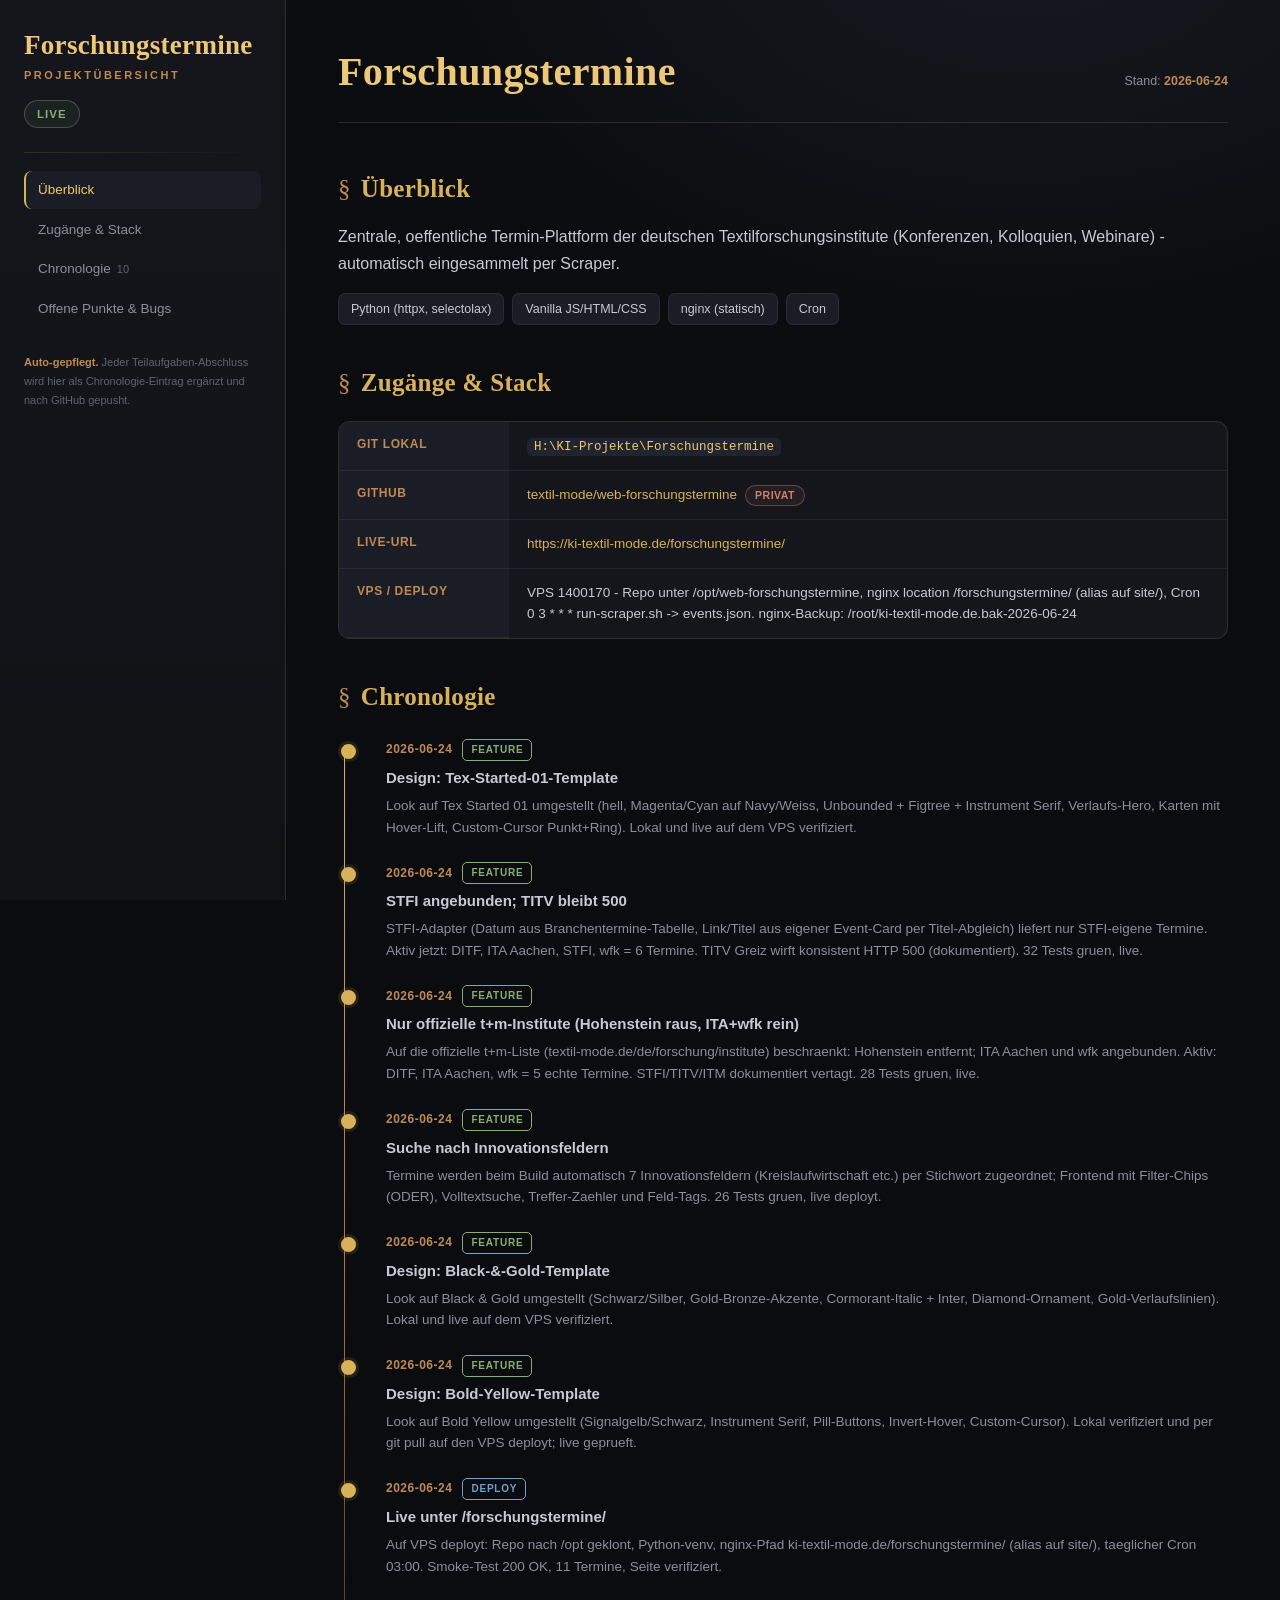
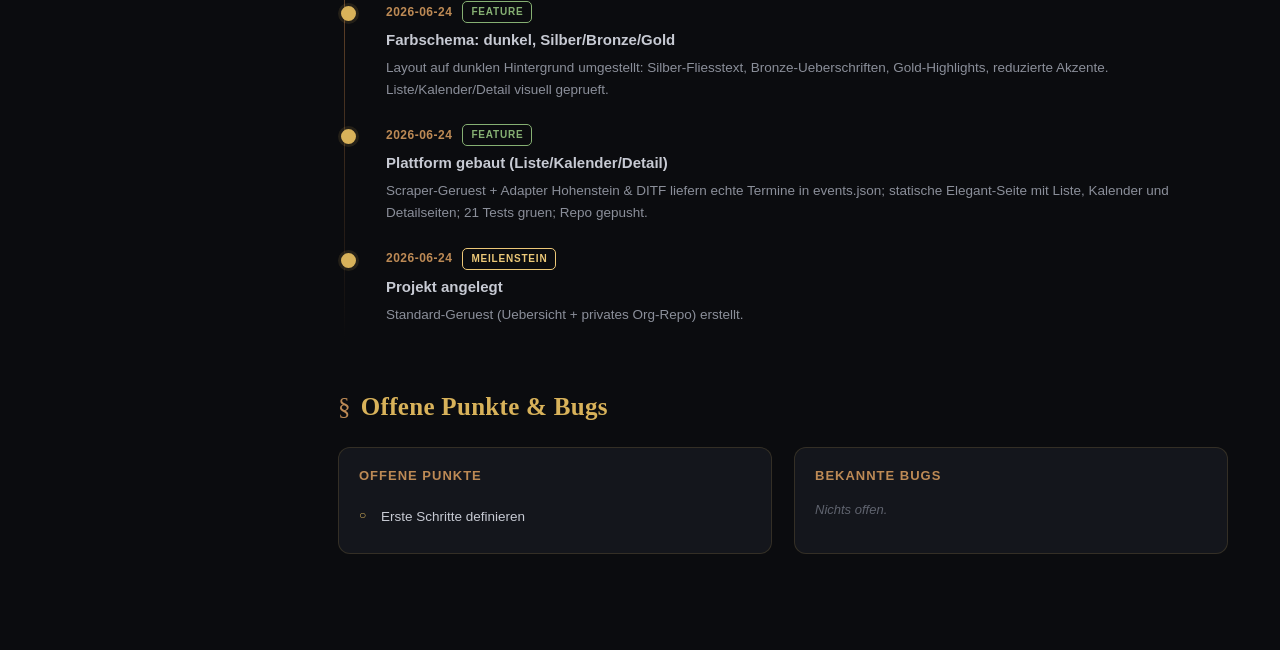
==== uebersicht.html @ ca5865e5 "Design: Tex-Started-01-Template" ====
<!doctype html>
<html lang="de">
<head>
<meta charset="utf-8">
<meta name="viewport" content="width=device-width, initial-scale=1">
<title>Forschungstermine · Projektübersicht</title>
<style>
  :root{
    --bg:#0b0c0f; --bg2:#121419;
    --panel:#14161c; --panel2:#1a1d25; --panel3:#20242e;
    --silver:#c7cad3; --silver-dim:#8b8f9a; --silver-faint:#5f636e;
    --gold:#d8b25a; --gold-bright:#ecc878; --bronze:#bd8a55; --bronze-deep:#a06a3c;
    --line:rgba(216,178,90,.16); --line-soft:rgba(199,202,211,.08);
    --done:#86b073; --open:#d8b25a; --bug:#d07e6e; --deploy:#6ea3c9; --ziel:#b08bd0;
    --serif:"Cormorant Garamond",Georgia,"Times New Roman",serif;
    --sans:-apple-system,"Segoe UI",Roboto,Helvetica,Arial,sans-serif;
  }
  *{box-sizing:border-box}
  html,body{margin:0;padding:0}
  body{
    background:radial-gradient(1200px 800px at 80% -10%,#171a22 0%,var(--bg) 55%) fixed,var(--bg);
    color:var(--silver); font-family:var(--sans); font-size:15px; line-height:1.6;
    -webkit-font-smoothing:antialiased; display:flex; min-height:100vh;
  }
  a{color:var(--gold);text-decoration:none}
  a:hover{color:var(--gold-bright);text-decoration:underline}
  code,pre{font-family:"JetBrains Mono","SF Mono",Consolas,"Liberation Mono",monospace}

  /* ===== Sidebar ===== */
  .side{
    width:286px; flex:0 0 286px; position:sticky; top:0; align-self:flex-start;
    height:100vh; overflow-y:auto; padding:30px 24px;
    background:linear-gradient(180deg,var(--panel) 0%,#101216 100%);
    border-right:1px solid var(--line);
  }
  .brand{font-family:var(--serif);font-weight:600;font-size:27px;line-height:1.15;
    color:var(--gold-bright); letter-spacing:.3px; margin:0 0 4px}
  .brand .sub{display:block;font-family:var(--sans);font-size:11px;font-weight:600;
    letter-spacing:2.5px;text-transform:uppercase;color:var(--bronze);margin-top:8px}
  .pill{display:inline-block;margin-top:14px;padding:4px 12px;border-radius:999px;
    font-size:11.5px;font-weight:700;letter-spacing:1px;text-transform:uppercase;
    border:1px solid var(--line); color:var(--gold); background:rgba(216,178,90,.06)}
  .pill.live{color:var(--done);border-color:rgba(134,176,115,.35);background:rgba(134,176,115,.08)}
  .hr{height:1px;background:linear-gradient(90deg,var(--line),transparent);margin:24px 0 18px;border:0}
  nav a{display:block;padding:8px 12px;margin:2px 0;border-radius:8px;color:var(--silver-dim);
    font-size:13.5px;font-weight:500;border-left:2px solid transparent;transition:all .15s}
  nav a:hover{color:var(--silver);background:var(--panel2);text-decoration:none}
  nav a.active{color:var(--gold-bright);background:var(--panel2);border-left-color:var(--gold)}
  nav a .n{color:var(--silver-faint);font-size:11px;margin-left:6px}
  .side .foot{margin-top:26px;font-size:11px;color:var(--silver-faint);line-height:1.7}
  .side .foot b{color:var(--bronze);font-weight:600}

  /* ===== Content ===== */
  .main{flex:1;min-width:0;padding:40px 52px 96px;max-width:1000px}
  .top{display:flex;justify-content:space-between;align-items:baseline;flex-wrap:wrap;gap:10px;
    padding-bottom:18px;border-bottom:1px solid var(--line);margin-bottom:8px}
  .top h1{font-family:var(--serif);font-size:40px;font-weight:600;color:var(--gold-bright);
    margin:0;letter-spacing:.4px}
  .top .stand{font-size:12.5px;color:var(--silver-dim)}
  .top .stand b{color:var(--bronze)}

  section{padding-top:38px;scroll-margin-top:20px}
  h2{font-family:var(--serif);font-size:25px;font-weight:600;color:var(--gold);margin:0 0 4px;
    letter-spacing:.3px}
  h2 .deco{color:var(--bronze);font-weight:400;margin-right:10px}
  .lead{color:var(--silver);font-size:16px;line-height:1.7;margin:14px 0 0}
  .muted{color:var(--silver-dim)}

  .chips{margin:16px 0 0;display:flex;flex-wrap:wrap;gap:8px}
  .chip{padding:5px 12px;border-radius:7px;background:var(--panel2);border:1px solid var(--line-soft);
    font-size:12.5px;color:var(--silver)}

  /* Zugänge grid */
  .grid{display:grid;grid-template-columns:170px 1fr;gap:0;margin-top:18px;
    border:1px solid var(--line);border-radius:12px;overflow:hidden;background:var(--panel)}
  .grid .k{padding:13px 18px;background:var(--panel2);border-bottom:1px solid var(--line-soft);
    font-size:12px;font-weight:700;letter-spacing:.6px;text-transform:uppercase;color:var(--bronze)}
  .grid .v{padding:13px 18px;border-bottom:1px solid var(--line-soft);color:var(--silver);
    font-size:13.5px;word-break:break-word}
  .grid .k:last-of-type,.grid .v:last-of-type{border-bottom:0}
  .grid .v code{background:var(--panel3);padding:2px 7px;border-radius:5px;font-size:12.5px;color:var(--gold-bright)}
  .vis{display:inline-block;margin-left:8px;padding:1px 9px;border-radius:999px;font-size:10.5px;
    font-weight:700;letter-spacing:.5px;text-transform:uppercase}
  .vis.privat{color:var(--bug);border:1px solid rgba(208,126,110,.4);background:rgba(208,126,110,.08)}
  .vis.public{color:var(--done);border:1px solid rgba(134,176,115,.4);background:rgba(134,176,115,.08)}

  pre{background:var(--panel);border:1px solid var(--line);border-left:3px solid var(--bronze);
    border-radius:10px;padding:16px 18px;overflow-x:auto;font-size:13px;color:var(--silver);
    line-height:1.65;margin:14px 0}
  pre .c{color:var(--silver-faint)}

  /* Timeline */
  .tl{margin:22px 0 0;position:relative;padding-left:26px}
  .tl:before{content:"";position:absolute;left:6px;top:6px;bottom:6px;width:1px;
    background:linear-gradient(180deg,var(--gold),var(--bronze-deep),transparent)}
  .ev{position:relative;padding:0 0 24px 22px}
  .ev:before{content:"";position:absolute;left:-23px;top:5px;width:11px;height:11px;border-radius:50%;
    background:var(--bg);border:2px solid var(--gold)}
  .ev .meta{display:flex;align-items:center;gap:10px;flex-wrap:wrap;margin-bottom:5px}
  .ev .date{font-size:12px;font-weight:700;color:var(--bronze);letter-spacing:.5px;
    font-family:var(--sans)}
  .ev .typ{font-size:10px;font-weight:700;letter-spacing:.8px;text-transform:uppercase;
    padding:2px 8px;border-radius:5px;border:1px solid currentColor}
  .typ-feature{color:var(--done)} .typ-deploy{color:var(--deploy)} .typ-bug{color:var(--bug)}
  .typ-ziel{color:var(--ziel)} .typ-aufgabe{color:var(--gold)} .typ-meilenstein{color:var(--gold-bright)}
  .ev h3{margin:0;font-size:15px;font-weight:600;color:var(--silver)}
  .ev p{margin:5px 0 0;font-size:13.5px;color:var(--silver-dim);line-height:1.6}
  .ev.done:before{background:var(--gold);box-shadow:0 0 0 3px rgba(216,178,90,.12)}

  /* Listen offen/bugs */
  .cols{display:grid;grid-template-columns:1fr 1fr;gap:22px;margin-top:20px}
  .card{background:var(--panel);border:1px solid var(--line);border-radius:12px;padding:18px 20px}
  .card h4{margin:0 0 12px;font-size:13px;font-weight:700;letter-spacing:1px;text-transform:uppercase;
    color:var(--bronze)}
  .card ul{margin:0;padding:0;list-style:none}
  .card li{position:relative;padding:7px 0 7px 22px;font-size:13.5px;color:var(--silver);
    border-bottom:1px solid var(--line-soft)}
  .card li:last-child{border-bottom:0}
  .card li:before{position:absolute;left:0;top:7px;font-size:12px}
  .card.open li:before{content:"○";color:var(--open)}
  .card.bug li:before{content:"●";color:var(--bug)}
  .card .empty{color:var(--silver-faint);font-style:italic;font-size:13px}

  @media(max-width:860px){
    body{flex-direction:column}
    .side{width:100%;flex-basis:auto;height:auto;position:static;border-right:0;border-bottom:1px solid var(--line)}
    nav{display:flex;flex-wrap:wrap;gap:4px}
    nav a{border-left:0;border-bottom:2px solid transparent}
    .main{padding:28px 20px 70px}
    .cols{grid-template-columns:1fr}
    .grid{grid-template-columns:1fr}
  }
</style>
</head>
<body>
  <aside class="side">
    <div class="brand" id="b-name">Forschungstermine<span class="sub">Projektübersicht</span></div>
    <span class="pill" id="b-status">—</span>
    <hr class="hr">
    <nav id="nav"></nav>
    <div class="foot">
      <b>Auto-gepflegt.</b> Jeder Teilaufgaben-Abschluss wird hier als
      Chronologie-Eintrag ergänzt und nach GitHub gepusht.<br><br>
      <span id="b-foot"></span>
    </div>
  </aside>

  <main class="main">
    <div class="top">
      <h1 id="t-name">Forschungstermine</h1>
      <div class="stand">Stand: <b id="t-stand">—</b></div>
    </div>
    <div id="body"></div>
  </main>

<script id="ueData" type="application/json">{
  "projekt": "Forschungstermine",
  "ordner": "Forschungstermine",
  "status": "live",
  "stand": "2026-06-24",
  "zweck": "Zentrale, oeffentliche Termin-Plattform der deutschen Textilforschungsinstitute (Konferenzen, Kolloquien, Webinare) - automatisch eingesammelt per Scraper.",
  "stack": [
    "Python (httpx, selectolax)",
    "Vanilla JS/HTML/CSS",
    "nginx (statisch)",
    "Cron"
  ],
  "zugaenge": {
    "git_lokal": "H:\\KI-Projekte\\Forschungstermine",
    "github": {
      "url": "https://github.com/textil-mode/web-forschungstermine",
      "sichtbarkeit": "privat"
    },
    "live": "https://ki-textil-mode.de/forschungstermine/",
    "vps": "VPS 1400170 - Repo unter /opt/web-forschungstermine, nginx location /forschungstermine/ (alias auf site/), Cron 0 3 * * * run-scraper.sh -> events.json. nginx-Backup: /root/ki-textil-mode.de.bak-2026-06-24",
    "uploads": "",
    "zusatz": []
  },
  "schnellstart": [],
  "offen": [
    "Erste Schritte definieren"
  ],
  "bugs": [],
  "timeline": [
    {
      "datum": "2026-06-24",
      "typ": "feature",
      "status": "erledigt",
      "titel": "Design: Tex-Started-01-Template",
      "detail": "Look auf Tex Started 01 umgestellt (hell, Magenta/Cyan auf Navy/Weiss, Unbounded + Figtree + Instrument Serif, Verlaufs-Hero, Karten mit Hover-Lift, Custom-Cursor Punkt+Ring). Lokal und live auf dem VPS verifiziert."
    },
    {
      "datum": "2026-06-24",
      "typ": "feature",
      "status": "erledigt",
      "titel": "STFI angebunden; TITV bleibt 500",
      "detail": "STFI-Adapter (Datum aus Branchentermine-Tabelle, Link/Titel aus eigener Event-Card per Titel-Abgleich) liefert nur STFI-eigene Termine. Aktiv jetzt: DITF, ITA Aachen, STFI, wfk = 6 Termine. TITV Greiz wirft konsistent HTTP 500 (dokumentiert). 32 Tests gruen, live."
    },
    {
      "datum": "2026-06-24",
      "typ": "feature",
      "status": "erledigt",
      "titel": "Nur offizielle t+m-Institute (Hohenstein raus, ITA+wfk rein)",
      "detail": "Auf die offizielle t+m-Liste (textil-mode.de/de/forschung/institute) beschraenkt: Hohenstein entfernt; ITA Aachen und wfk angebunden. Aktiv: DITF, ITA Aachen, wfk = 5 echte Termine. STFI/TITV/ITM dokumentiert vertagt. 28 Tests gruen, live."
    },
    {
      "datum": "2026-06-24",
      "typ": "feature",
      "status": "erledigt",
      "titel": "Suche nach Innovationsfeldern",
      "detail": "Termine werden beim Build automatisch 7 Innovationsfeldern (Kreislaufwirtschaft etc.) per Stichwort zugeordnet; Frontend mit Filter-Chips (ODER), Volltextsuche, Treffer-Zaehler und Feld-Tags. 26 Tests gruen, live deployt."
    },
    {
      "datum": "2026-06-24",
      "typ": "feature",
      "status": "erledigt",
      "titel": "Design: Black-&-Gold-Template",
      "detail": "Look auf Black & Gold umgestellt (Schwarz/Silber, Gold-Bronze-Akzente, Cormorant-Italic + Inter, Diamond-Ornament, Gold-Verlaufslinien). Lokal und live auf dem VPS verifiziert."
    },
    {
      "datum": "2026-06-24",
      "typ": "feature",
      "status": "erledigt",
      "titel": "Design: Bold-Yellow-Template",
      "detail": "Look auf Bold Yellow umgestellt (Signalgelb/Schwarz, Instrument Serif, Pill-Buttons, Invert-Hover, Custom-Cursor). Lokal verifiziert und per git pull auf den VPS deployt; live geprueft."
    },
    {
      "datum": "2026-06-24",
      "typ": "deploy",
      "status": "live",
      "titel": "Live unter /forschungstermine/",
      "detail": "Auf VPS deployt: Repo nach /opt geklont, Python-venv, nginx-Pfad ki-textil-mode.de/forschungstermine/ (alias auf site/), taeglicher Cron 03:00. Smoke-Test 200 OK, 11 Termine, Seite verifiziert."
    },
    {
      "datum": "2026-06-24",
      "typ": "feature",
      "status": "erledigt",
      "titel": "Farbschema: dunkel, Silber/Bronze/Gold",
      "detail": "Layout auf dunklen Hintergrund umgestellt: Silber-Fliesstext, Bronze-Ueberschriften, Gold-Highlights, reduzierte Akzente. Liste/Kalender/Detail visuell geprueft."
    },
    {
      "datum": "2026-06-24",
      "typ": "feature",
      "status": "erledigt",
      "titel": "Plattform gebaut (Liste/Kalender/Detail)",
      "detail": "Scraper-Geruest + Adapter Hohenstein & DITF liefern echte Termine in events.json; statische Elegant-Seite mit Liste, Kalender und Detailseiten; 21 Tests gruen; Repo gepusht."
    },
    {
      "datum": "2026-06-24",
      "typ": "Meilenstein",
      "status": "erledigt",
      "titel": "Projekt angelegt",
      "detail": "Standard-Geruest (Uebersicht + privates Org-Repo) erstellt."
    }
  ]
}</script>
<script>
(function(){
  var d = JSON.parse(document.getElementById('ueData').textContent);
  var esc = function(s){return (s==null?'':String(s)).replace(/[&<>]/g,function(c){return{'&':'&amp;','<':'&lt;','>':'&gt;'}[c];});};
  var statusLive = /live/i.test(d.status||'');
  document.title = d.projekt + ' · Projektübersicht';
  document.getElementById('b-name').innerHTML = esc(d.projekt)+'<span class="sub">Projektübersicht</span>';
  document.getElementById('t-name').textContent = d.projekt;
  document.getElementById('t-stand').textContent = d.stand || '—';
  var sp = document.getElementById('b-status'); sp.textContent = d.status||'—';
  if(statusLive) sp.className='pill live';
  document.getElementById('b-foot').innerHTML = (d.github&&d.github.url)
     ? 'Repo: <a href="'+esc(d.github.url)+'">'+esc((d.github.url||'').replace(/^https:\/\/github.com\//,'').replace(/\.git$/,''))+'</a>' : '';

  var out=[], nav=[];
  function sec(id,label,n){nav.push('<a href="#'+id+'" data-s="'+id+'">'+label+(n?'<span class="n">'+n+'</span>':'')+'</a>');}

  // Überblick
  sec('ueberblick','Überblick');
  var chips = (d.stack||[]).map(function(s){return '<span class="chip">'+esc(s)+'</span>';}).join('');
  out.push('<section id="ueberblick"><h2><span class="deco">§</span>Überblick</h2>'+
    '<p class="lead">'+esc(d.zweck)+'</p>'+
    (chips?'<div class="chips">'+chips+'</div>':'')+'</section>');

  // Zugänge
  sec('zugaenge','Zugänge &amp; Stack');
  var z=d.zugaenge||{}, rows=[];
  function row(k,v){ if(v) rows.push('<div class="k">'+k+'</div><div class="v">'+v+'</div>'); }
  row('Git lokal', z.git_lokal?'<code>'+esc(z.git_lokal)+'</code>':'');
  if(z.github&&z.github.url){
    var vis=z.github.sichtbarkeit||''; var cls=/priv/i.test(vis)?'privat':'public';
    row('GitHub','<a href="'+esc(z.github.url)+'">'+esc(z.github.url.replace(/^https:\/\/github.com\//,'').replace(/\.git$/,''))+'</a>'+(vis?'<span class="vis '+cls+'">'+esc(vis)+'</span>':''));
  }
  row('Live-URL', z.live?'<a href="'+esc(z.live)+'">'+esc(z.live)+'</a>':'');
  row('VPS / Deploy', z.vps?esc(z.vps):'');
  row('Uploads / Volumes', z.uploads?esc(z.uploads):'');
  if(z.zusatz&&z.zusatz.length){
    row('Zusatz-Apps / Zugänge', z.zusatz.map(function(a){
      return '<b style="color:var(--gold-bright)">'+esc(a.name)+'</b> — '+esc(a.detail);}).join('<br>'));
  }
  out.push('<section id="zugaenge"><h2><span class="deco">§</span>Zugänge &amp; Stack</h2>'+
    '<div class="grid">'+rows.join('')+'</div></section>');

  // Schnellstart für Claude
  if(d.schnellstart&&d.schnellstart.length){
    sec('schnellstart','Schnellstart');
    var blocks=d.schnellstart.map(function(b){
      var body=(b.cmds||[]).map(function(l){return /^#/.test(l)?'<span class="c">'+esc(l)+'</span>':esc(l);}).join('\n');
      return '<h3 style="font-family:var(--serif);color:var(--bronze);font-size:17px;margin:18px 0 0">'+esc(b.titel)+'</h3><pre>'+body+'</pre>';
    }).join('');
    out.push('<section id="schnellstart"><h2><span class="deco">§</span>Schnellstart <span class="muted" style="font-size:14px;font-family:var(--sans)">(für Claude)</span></h2>'+blocks+'</section>');
  }

  // Chronologie
  sec('chronologie','Chronologie', (d.timeline||[]).length);
  var tl=(d.timeline||[]).slice().sort(function(a,b){return (b.datum||'').localeCompare(a.datum||'');});
  var evs=tl.map(function(e){
    var t=(e.typ||'aufgabe').toLowerCase();
    return '<div class="ev'+(/(erledigt|done|live)/i.test(e.status||'')?' done':'')+'">'+
      '<div class="meta"><span class="date">'+esc(e.datum)+'</span>'+
      '<span class="typ typ-'+t+'">'+esc(e.typ||'Aufgabe')+'</span></div>'+
      '<h3>'+esc(e.titel)+'</h3>'+(e.detail?'<p>'+esc(e.detail)+'</p>':'')+'</div>';
  }).join('');
  out.push('<section id="chronologie"><h2><span class="deco">§</span>Chronologie</h2><div class="tl">'+(evs||'<p class="muted">Noch keine Einträge.</p>')+'</div></section>');

  // Offen & Bugs
  sec('offen','Offene Punkte &amp; Bugs');
  function list(arr,cls){
    if(!arr||!arr.length) return '<p class="empty">Nichts offen.</p>';
    return '<ul>'+arr.map(function(x){return '<li>'+esc(x)+'</li>';}).join('')+'</ul>';
  }
  out.push('<section id="offen"><h2><span class="deco">§</span>Offene Punkte &amp; Bugs</h2>'+
    '<div class="cols"><div class="card open"><h4>Offene Punkte</h4>'+list(d.offen)+'</div>'+
    '<div class="card bug"><h4>Bekannte Bugs</h4>'+list(d.bugs)+'</div></div></section>');

  document.getElementById('body').innerHTML = out.join('');
  document.getElementById('nav').innerHTML = nav.join('');

  // Scroll-spy
  var links=[].slice.call(document.querySelectorAll('nav a'));
  var io=new IntersectionObserver(function(es){
    es.forEach(function(en){ if(en.isIntersecting){
      links.forEach(function(l){l.classList.toggle('active', l.getAttribute('data-s')===en.target.id);});
    }});
  },{rootMargin:'-10% 0px -75% 0px'});
  document.querySelectorAll('section').forEach(function(s){io.observe(s);});
})();
</script>
</body>
</html>
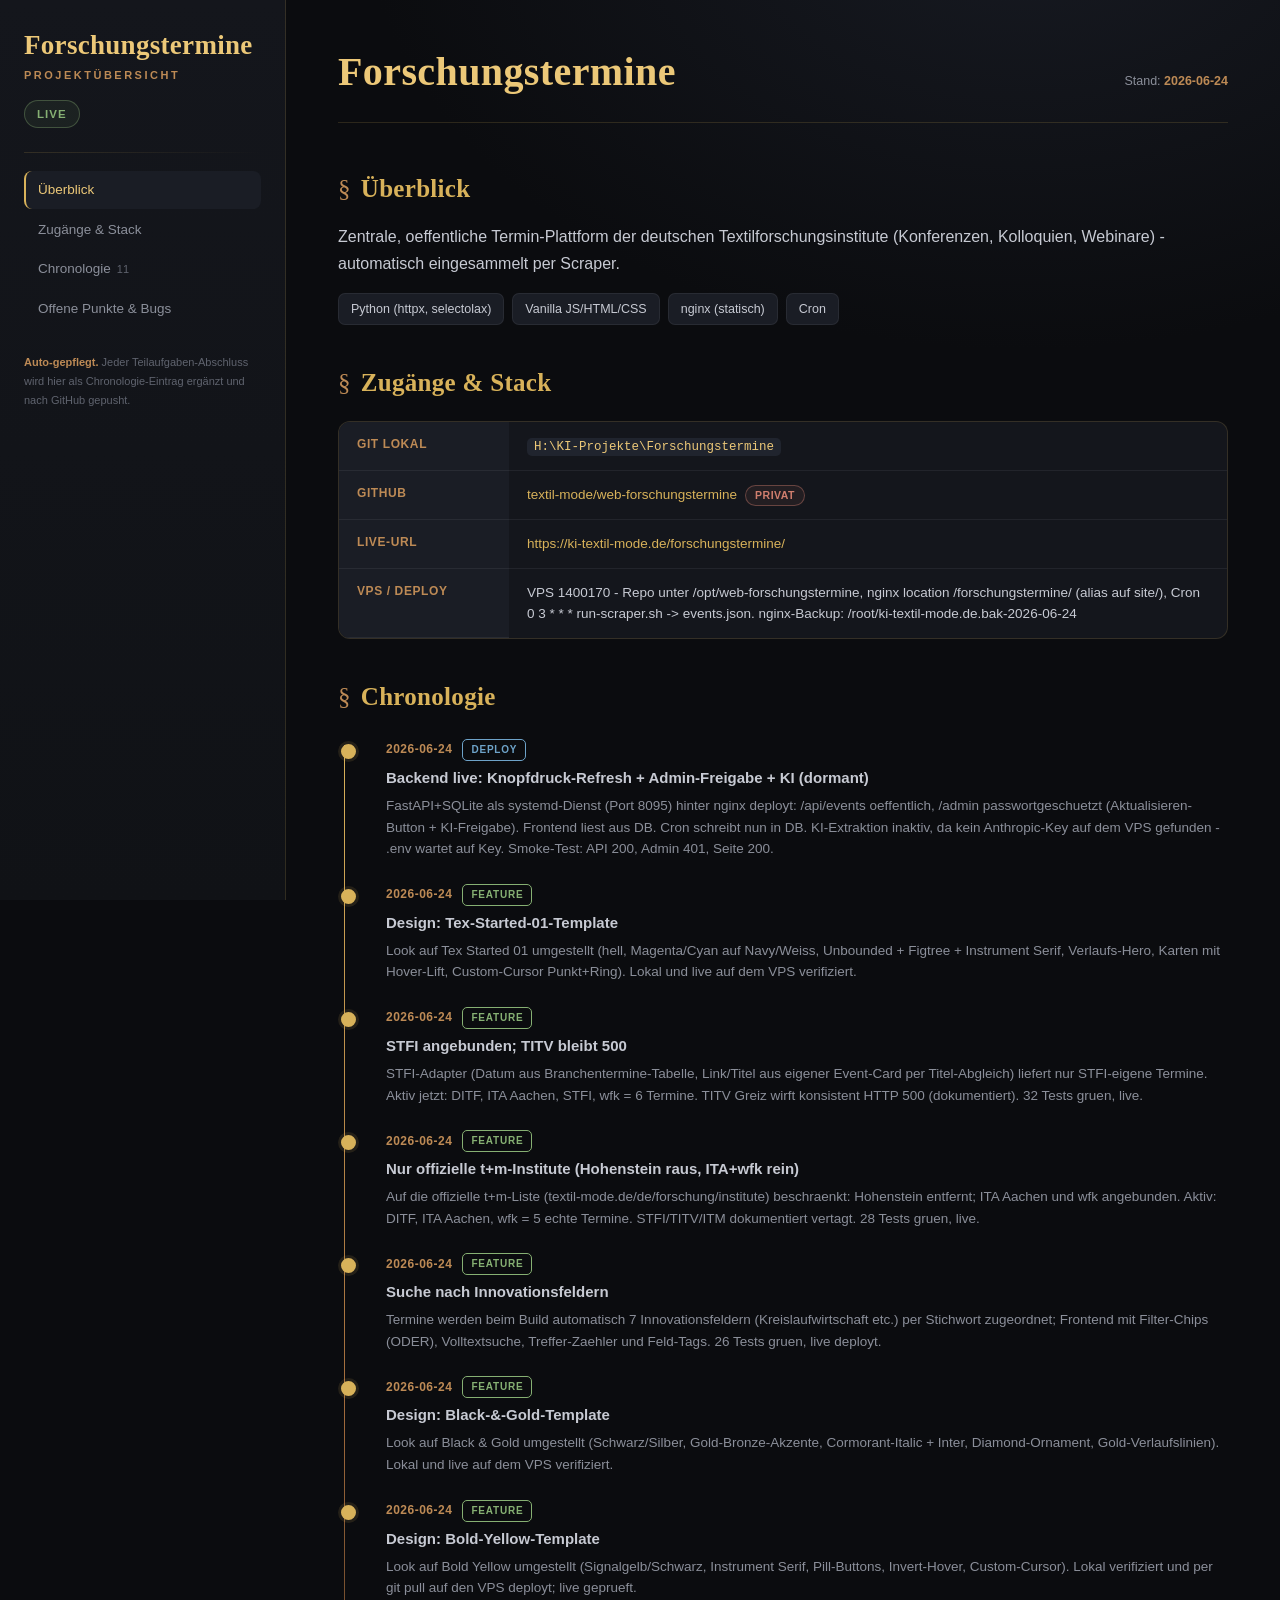
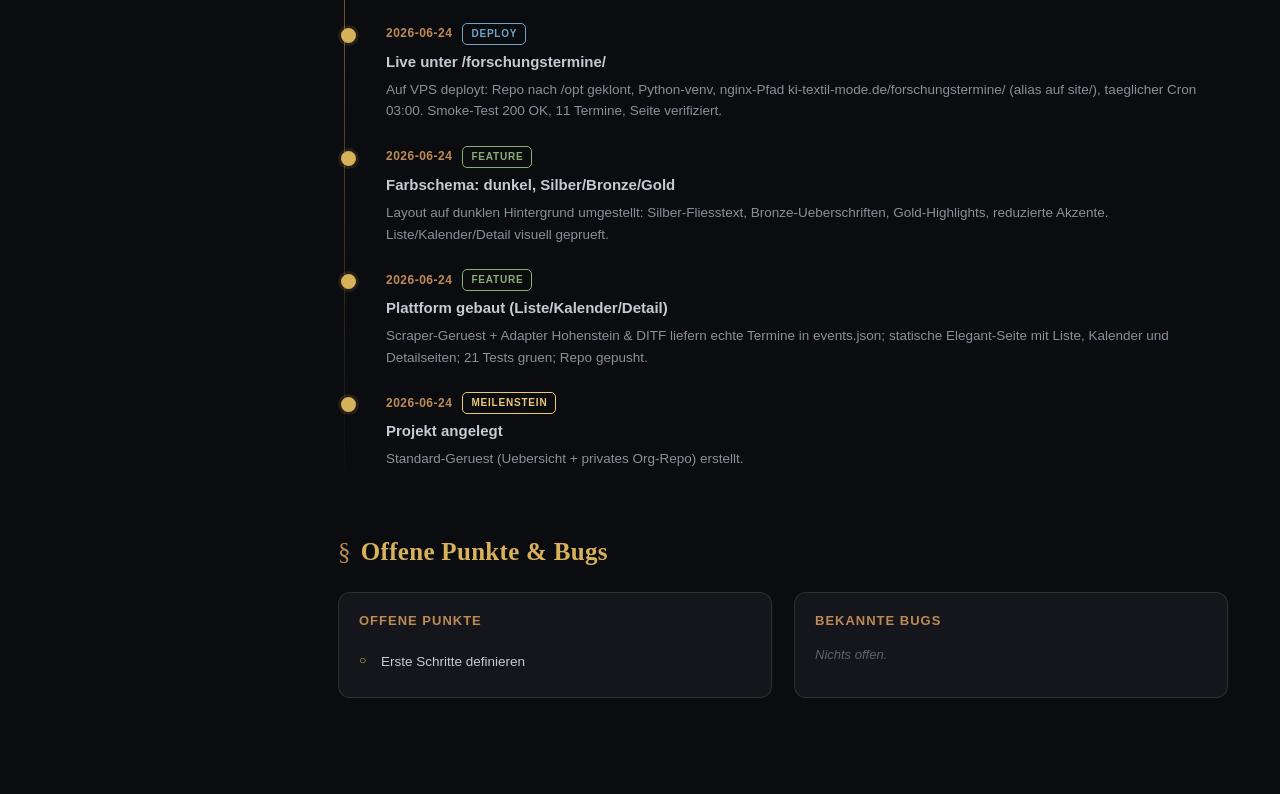
==== commit 5eb6d8a2: "Backend live: Knopfdruck-Refresh + Admin-Freigabe + KI (dormant)" ====
--- a/uebersicht.html
+++ b/uebersicht.html
@@ -182,6 +182,13 @@
   ],
   "bugs": [],
   "timeline": [
+    {
+      "datum": "2026-06-24",
+      "typ": "deploy",
+      "status": "live",
+      "titel": "Backend live: Knopfdruck-Refresh + Admin-Freigabe + KI (dormant)",
+      "detail": "FastAPI+SQLite als systemd-Dienst (Port 8095) hinter nginx deployt: /api/events oeffentlich, /admin passwortgeschuetzt (Aktualisieren-Button + KI-Freigabe). Frontend liest aus DB. Cron schreibt nun in DB. KI-Extraktion inaktiv, da kein Anthropic-Key auf dem VPS gefunden - .env wartet auf Key. Smoke-Test: API 200, Admin 401, Seite 200."
+    },
     {
       "datum": "2026-06-24",
       "typ": "feature",
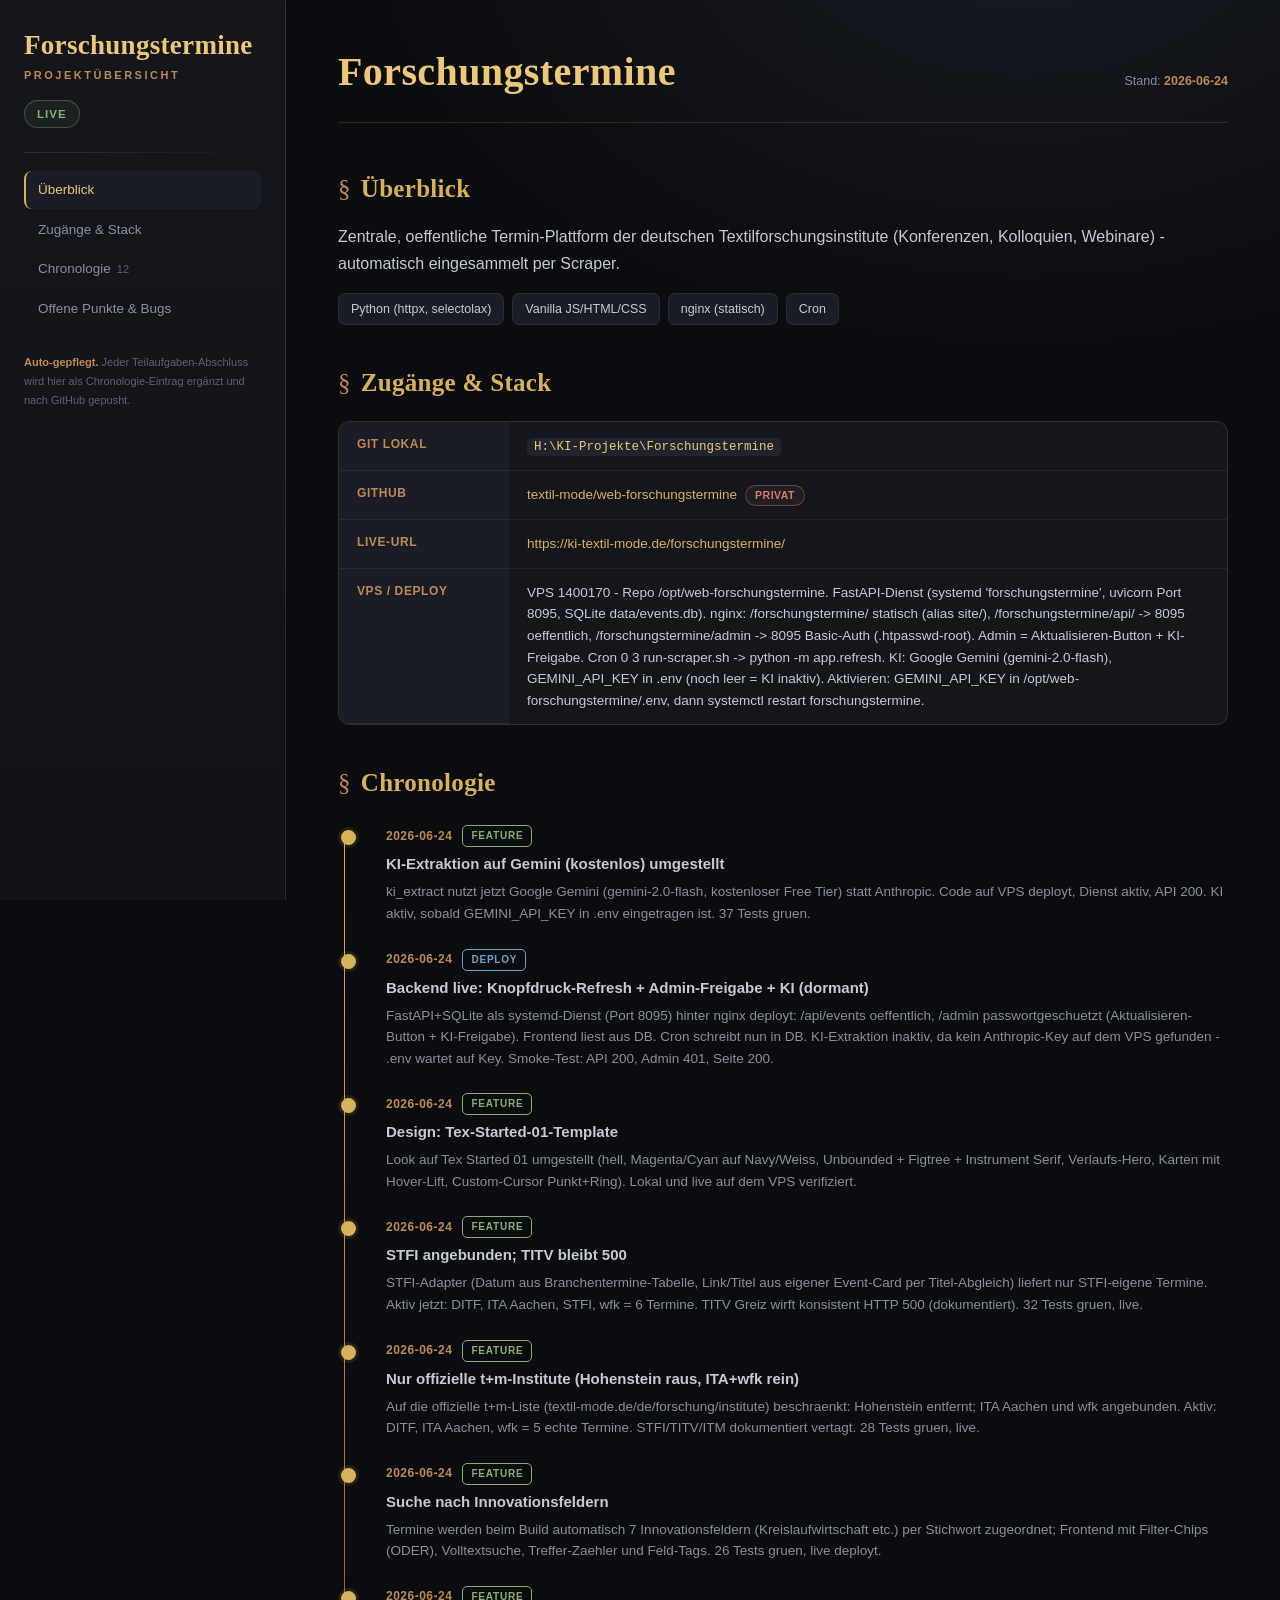
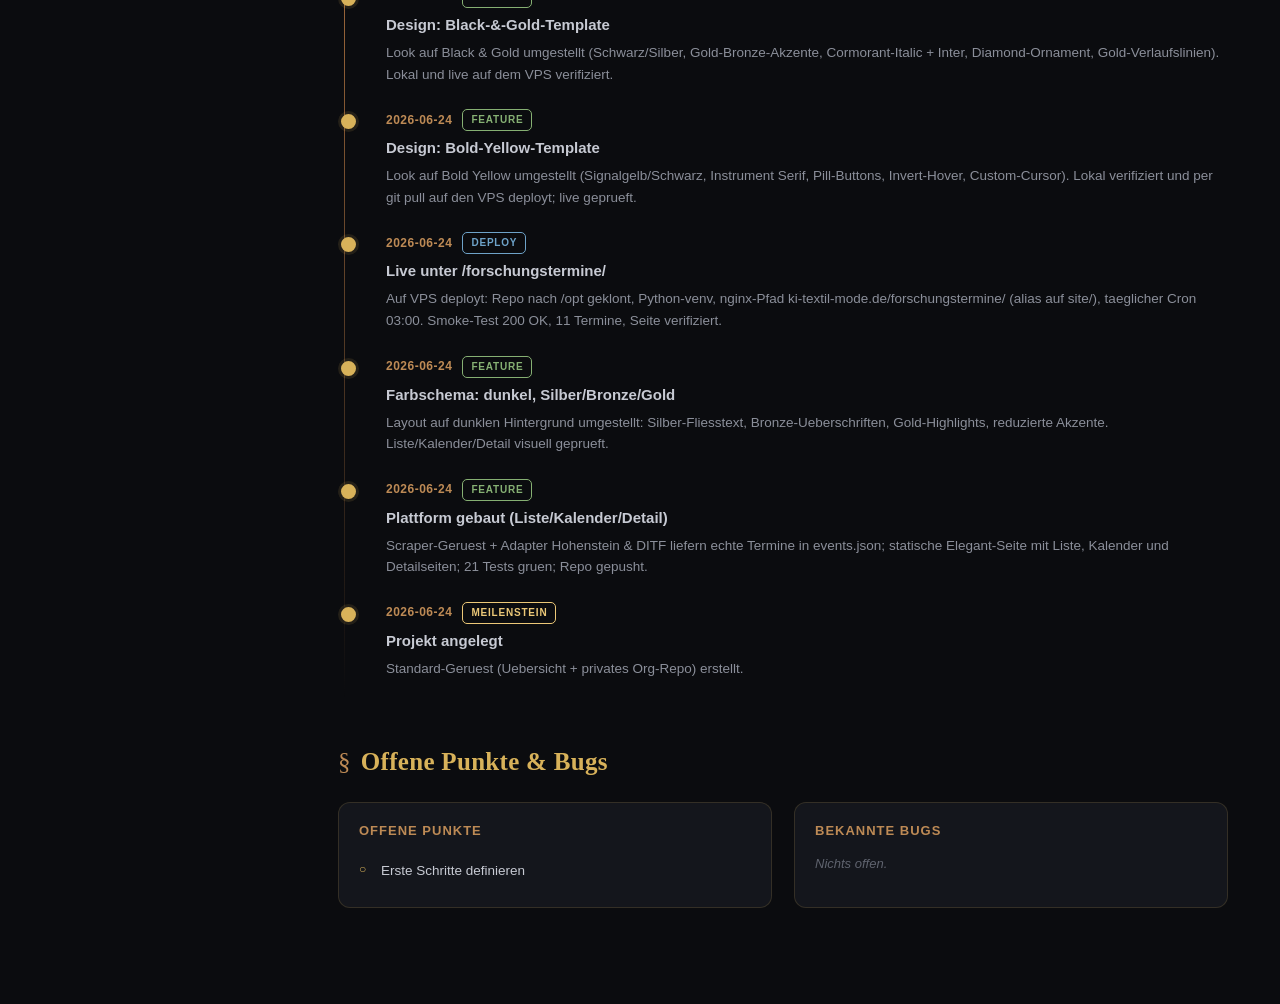
==== commit 46e87074: "KI-Extraktion auf Gemini (kostenlos) umgestellt" ====
--- a/uebersicht.html
+++ b/uebersicht.html
@@ -172,7 +172,7 @@
       "sichtbarkeit": "privat"
     },
     "live": "https://ki-textil-mode.de/forschungstermine/",
-    "vps": "VPS 1400170 - Repo unter /opt/web-forschungstermine, nginx location /forschungstermine/ (alias auf site/), Cron 0 3 * * * run-scraper.sh -> events.json. nginx-Backup: /root/ki-textil-mode.de.bak-2026-06-24",
+    "vps": "VPS 1400170 - Repo /opt/web-forschungstermine. FastAPI-Dienst (systemd 'forschungstermine', uvicorn Port 8095, SQLite data/events.db). nginx: /forschungstermine/ statisch (alias site/), /forschungstermine/api/ -> 8095 oeffentlich, /forschungstermine/admin -> 8095 Basic-Auth (.htpasswd-root). Admin = Aktualisieren-Button + KI-Freigabe. Cron 0 3 run-scraper.sh -> python -m app.refresh. KI: Google Gemini (gemini-2.0-flash), GEMINI_API_KEY in .env (noch leer = KI inaktiv). Aktivieren: GEMINI_API_KEY in /opt/web-forschungstermine/.env, dann systemctl restart forschungstermine.",
     "uploads": "",
     "zusatz": []
   },
@@ -182,6 +182,13 @@
   ],
   "bugs": [],
   "timeline": [
+    {
+      "datum": "2026-06-24",
+      "typ": "feature",
+      "status": "erledigt",
+      "titel": "KI-Extraktion auf Gemini (kostenlos) umgestellt",
+      "detail": "ki_extract nutzt jetzt Google Gemini (gemini-2.0-flash, kostenloser Free Tier) statt Anthropic. Code auf VPS deployt, Dienst aktiv, API 200. KI aktiv, sobald GEMINI_API_KEY in .env eingetragen ist. 37 Tests gruen."
+    },
     {
       "datum": "2026-06-24",
       "typ": "deploy",
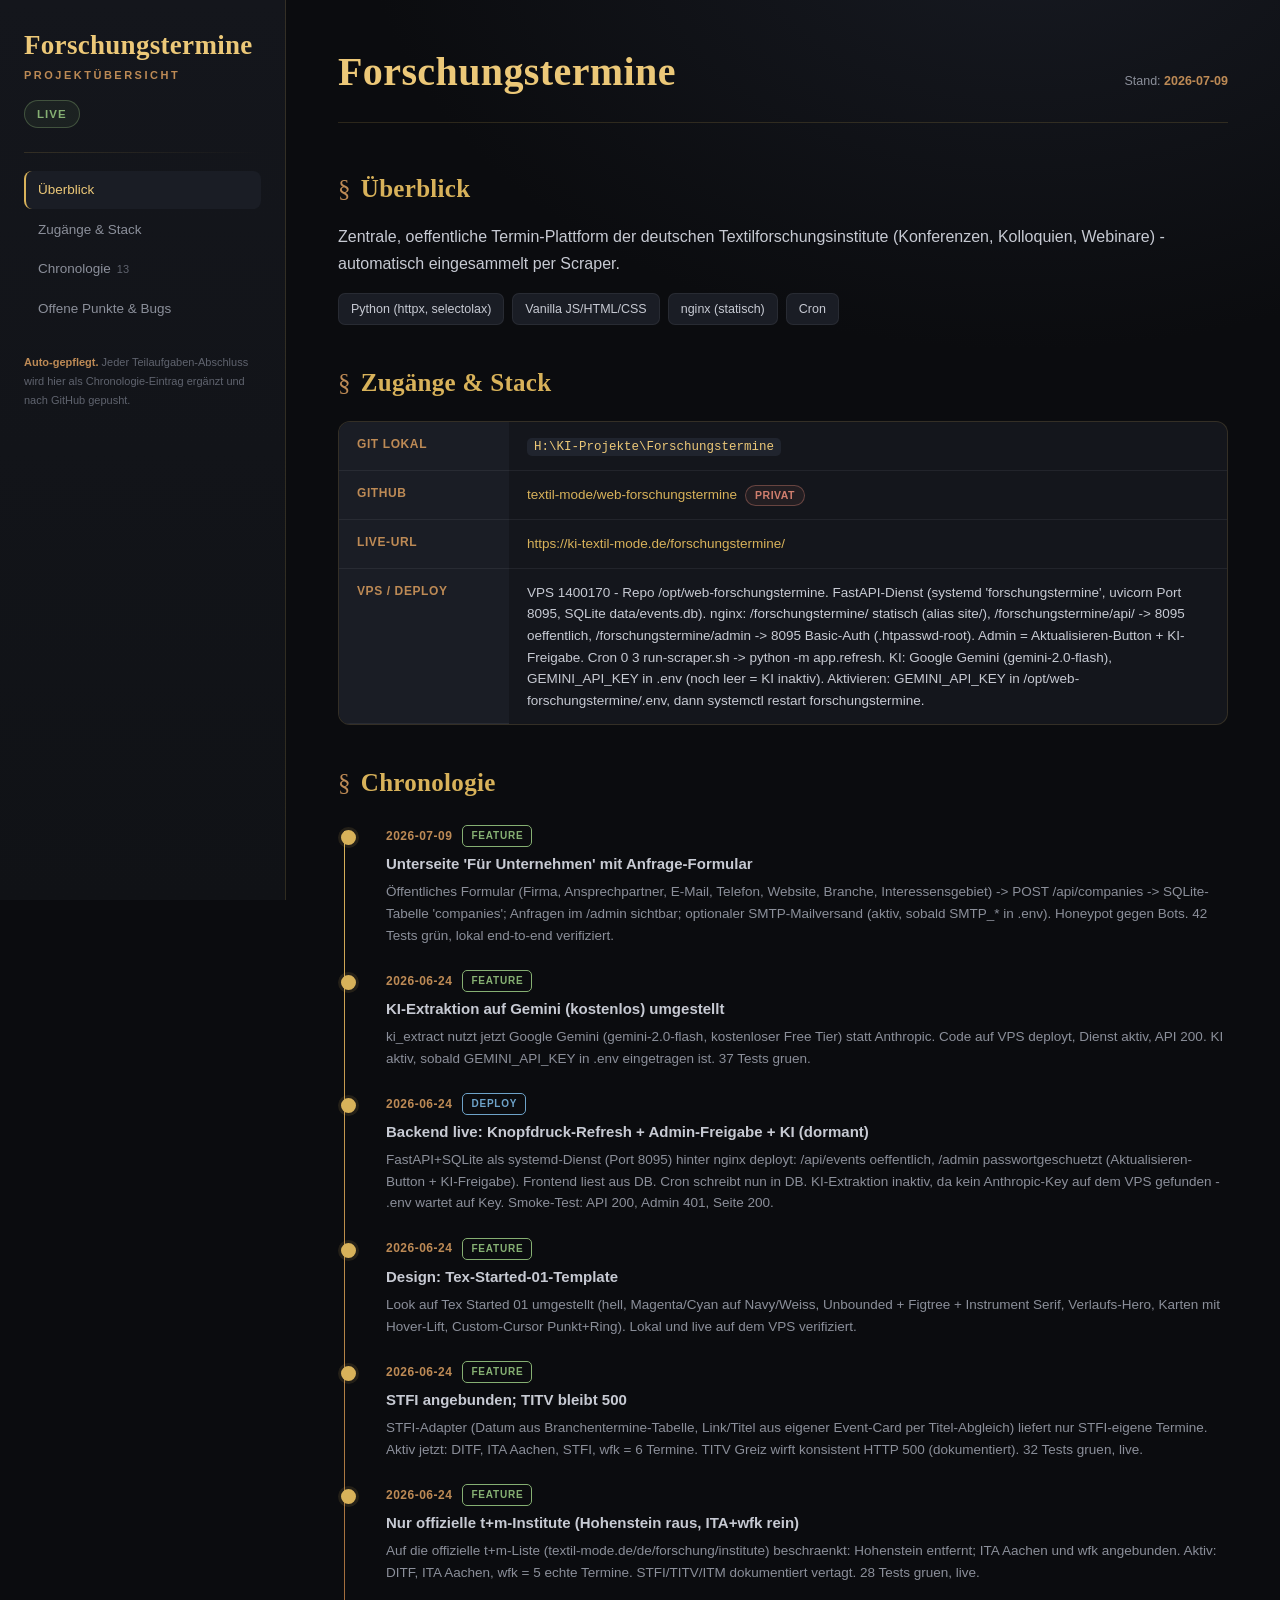
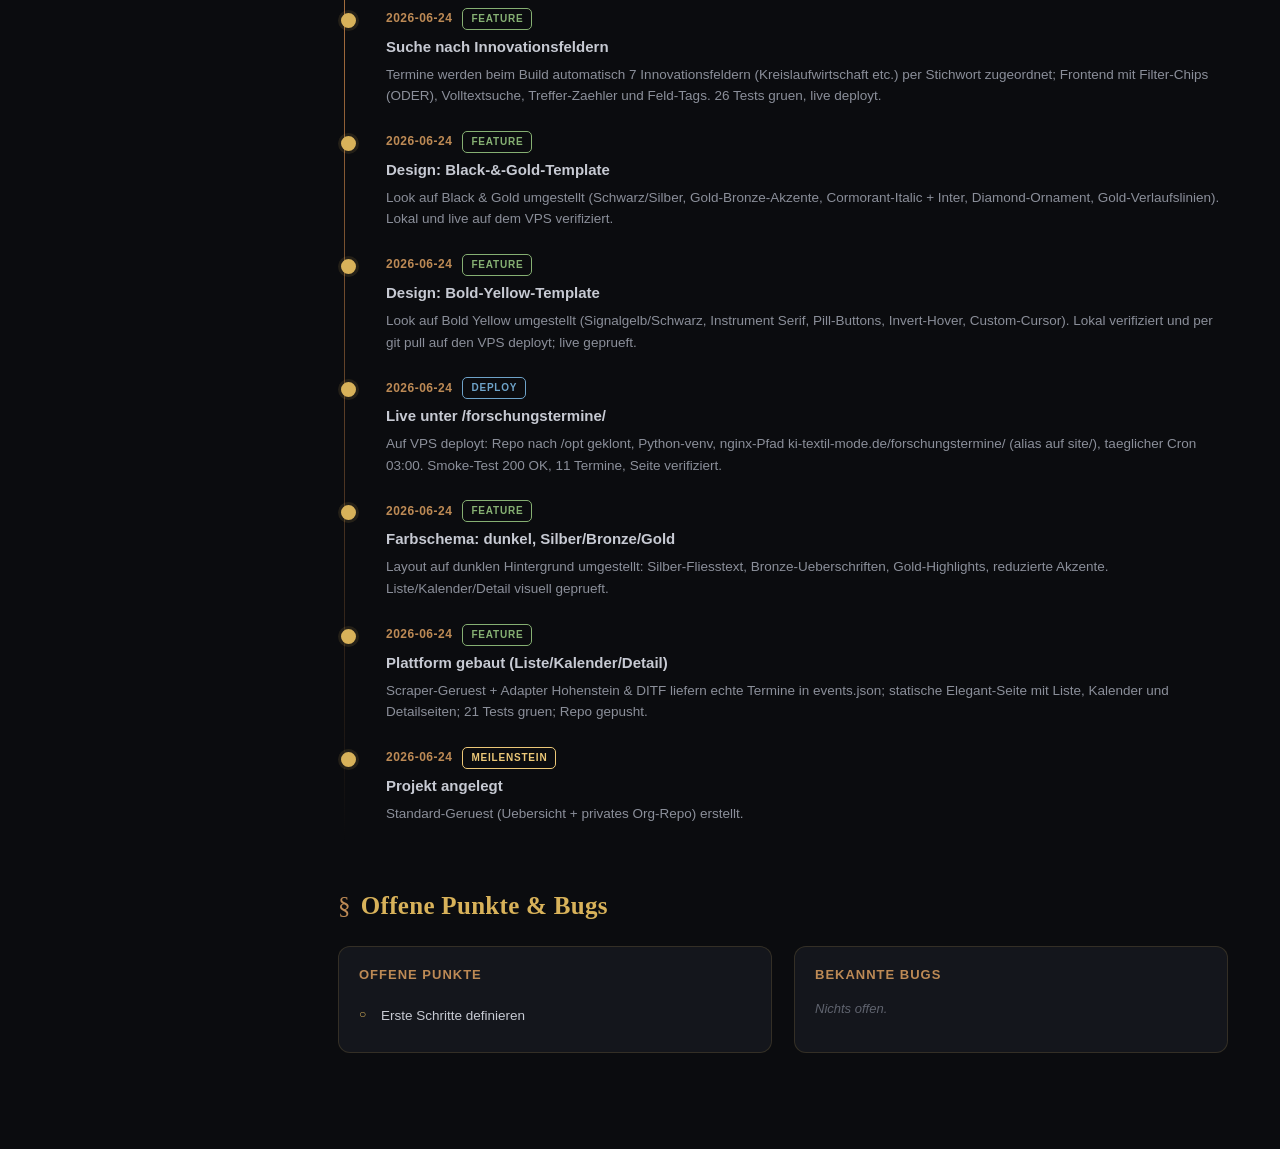
==== commit 06724d36: "Unterseite 'Für Unternehmen' mit Anfrage-Formular" ====
--- a/uebersicht.html
+++ b/uebersicht.html
@@ -157,7 +157,7 @@
   "projekt": "Forschungstermine",
   "ordner": "Forschungstermine",
   "status": "live",
-  "stand": "2026-06-24",
+  "stand": "2026-07-09",
   "zweck": "Zentrale, oeffentliche Termin-Plattform der deutschen Textilforschungsinstitute (Konferenzen, Kolloquien, Webinare) - automatisch eingesammelt per Scraper.",
   "stack": [
     "Python (httpx, selectolax)",
@@ -182,6 +182,13 @@
   ],
   "bugs": [],
   "timeline": [
+    {
+      "datum": "2026-07-09",
+      "typ": "feature",
+      "status": "erledigt",
+      "titel": "Unterseite 'Für Unternehmen' mit Anfrage-Formular",
+      "detail": "Öffentliches Formular (Firma, Ansprechpartner, E-Mail, Telefon, Website, Branche, Interessensgebiet) -> POST /api/companies -> SQLite-Tabelle 'companies'; Anfragen im /admin sichtbar; optionaler SMTP-Mailversand (aktiv, sobald SMTP_* in .env). Honeypot gegen Bots. 42 Tests grün, lokal end-to-end verifiziert."
+    },
     {
       "datum": "2026-06-24",
       "typ": "feature",
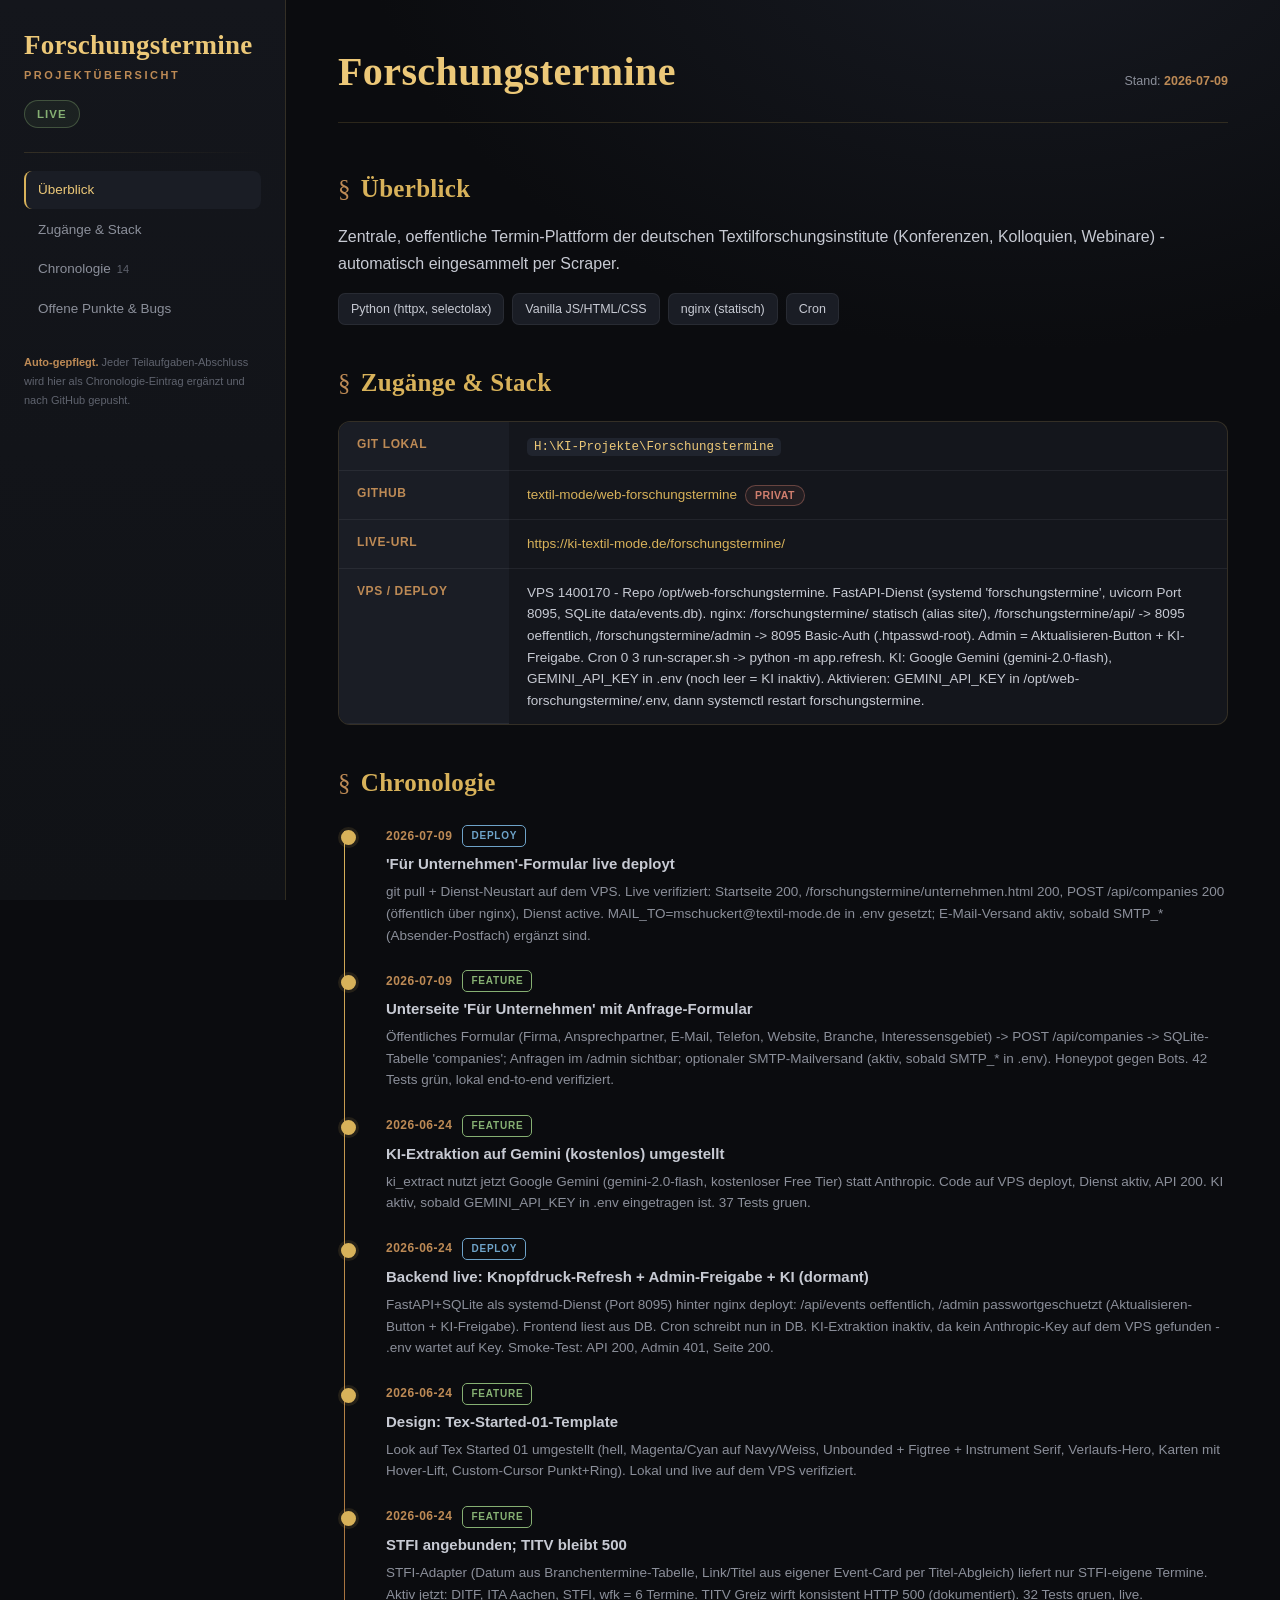
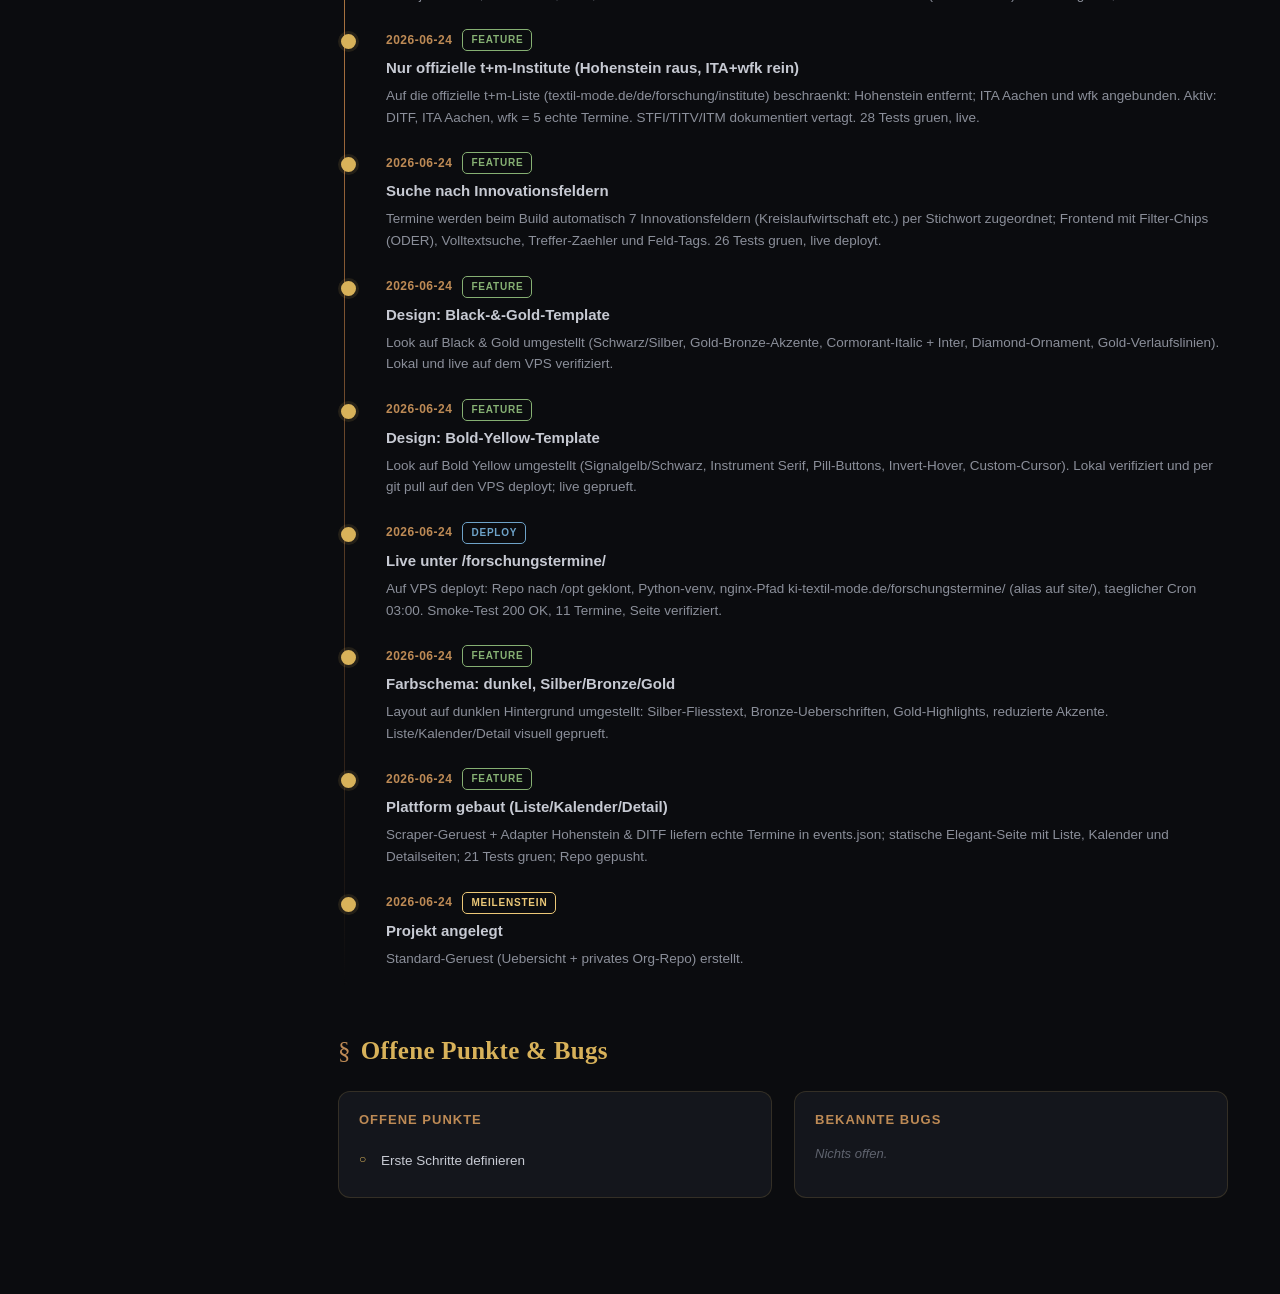
==== commit 4f110e90: "'Für Unternehmen'-Formular live deployt" ====
--- a/uebersicht.html
+++ b/uebersicht.html
@@ -182,6 +182,13 @@
   ],
   "bugs": [],
   "timeline": [
+    {
+      "datum": "2026-07-09",
+      "typ": "deploy",
+      "status": "live",
+      "titel": "'Für Unternehmen'-Formular live deployt",
+      "detail": "git pull + Dienst-Neustart auf dem VPS. Live verifiziert: Startseite 200, /forschungstermine/unternehmen.html 200, POST /api/companies 200 (öffentlich über nginx), Dienst active. MAIL_TO=mschuckert@textil-mode.de in .env gesetzt; E-Mail-Versand aktiv, sobald SMTP_* (Absender-Postfach) ergänzt sind."
+    },
     {
       "datum": "2026-07-09",
       "typ": "feature",
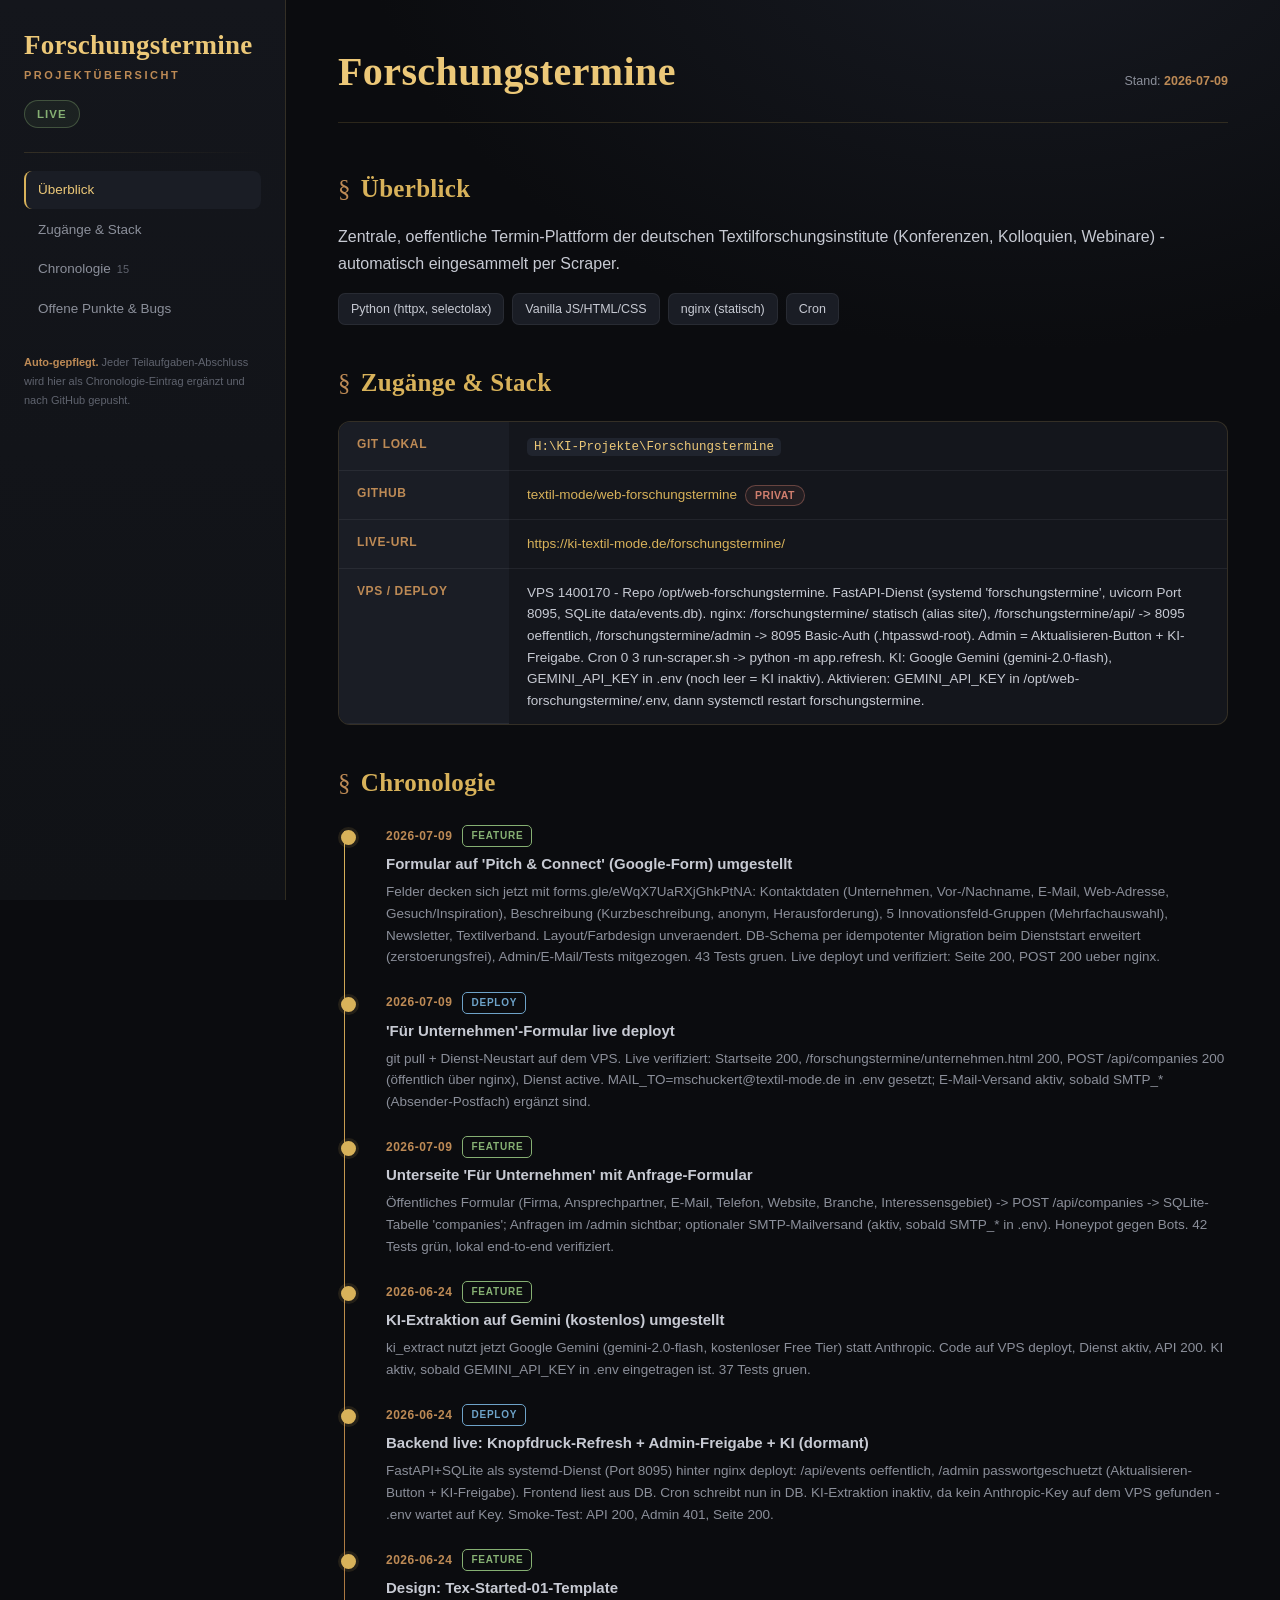
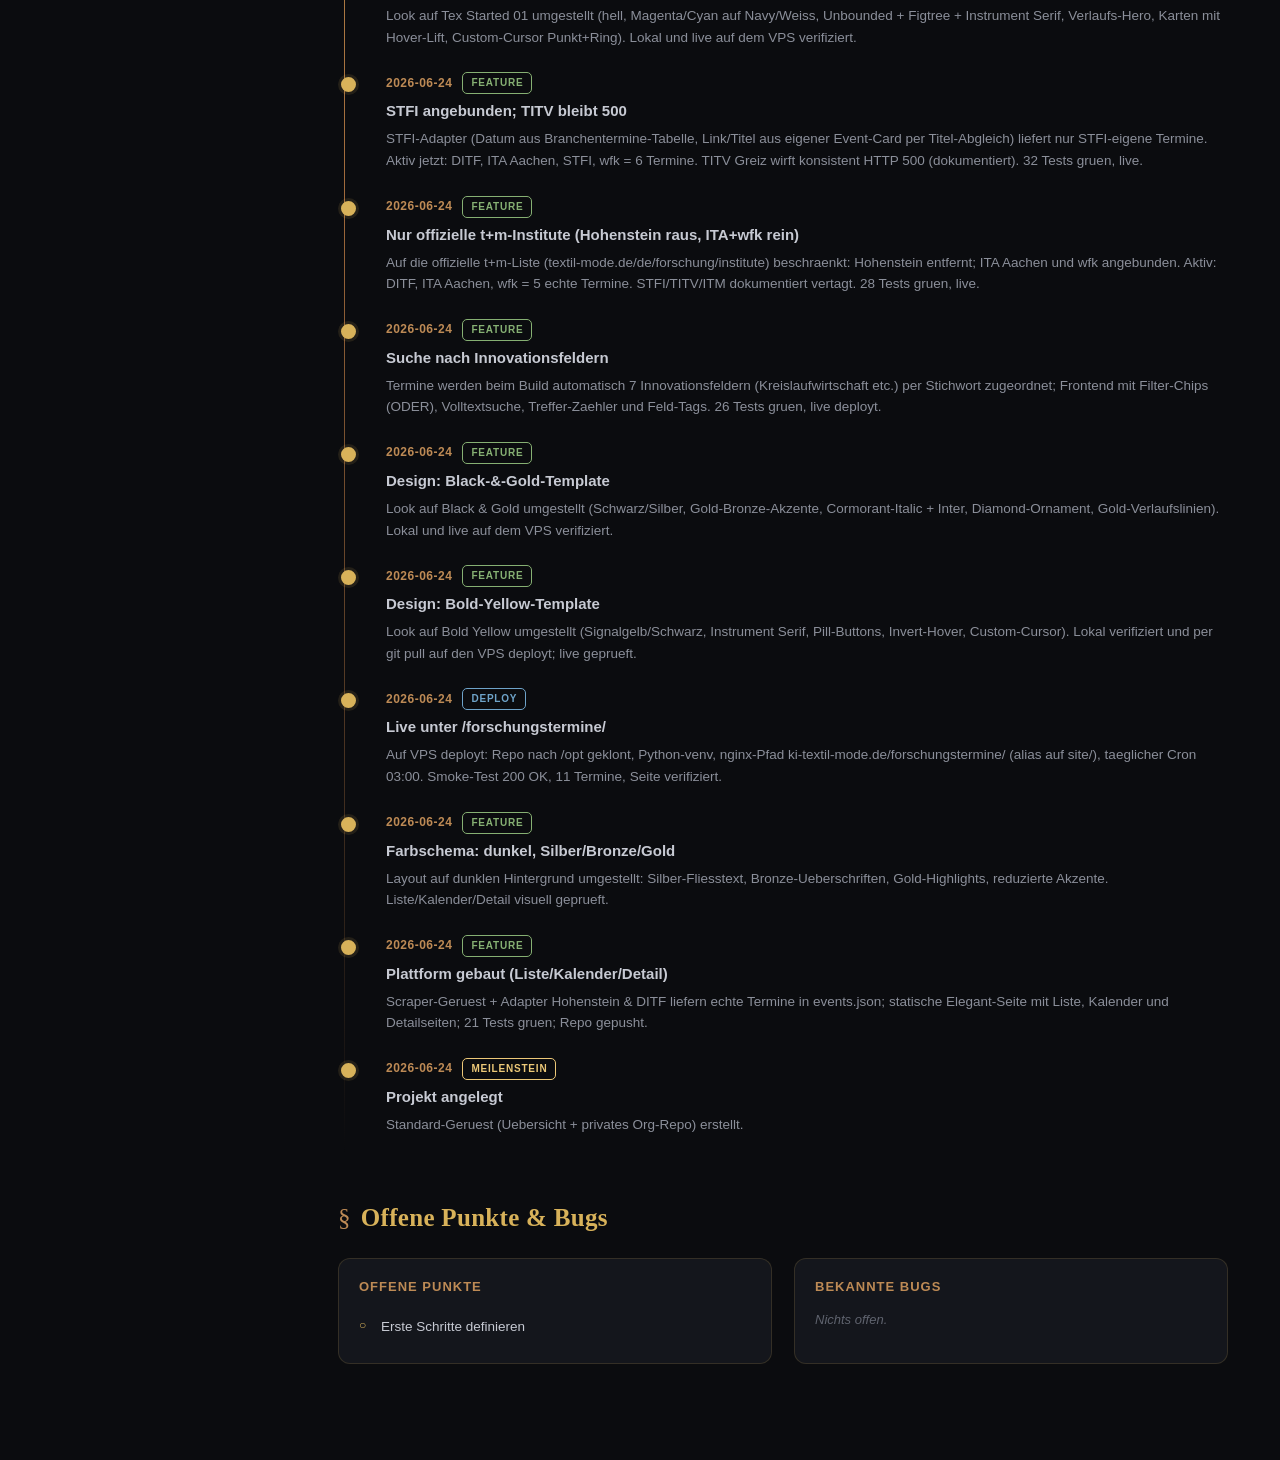
==== commit 39256522: "Formular auf 'Pitch & Connect' (Google-Form) umgestellt" ====
--- a/uebersicht.html
+++ b/uebersicht.html
@@ -182,6 +182,13 @@
   ],
   "bugs": [],
   "timeline": [
+    {
+      "datum": "2026-07-09",
+      "typ": "feature",
+      "status": "live",
+      "titel": "Formular auf 'Pitch & Connect' (Google-Form) umgestellt",
+      "detail": "Felder decken sich jetzt mit forms.gle/eWqX7UaRXjGhkPtNA: Kontaktdaten (Unternehmen, Vor-/Nachname, E-Mail, Web-Adresse, Gesuch/Inspiration), Beschreibung (Kurzbeschreibung, anonym, Herausforderung), 5 Innovationsfeld-Gruppen (Mehrfachauswahl), Newsletter, Textilverband. Layout/Farbdesign unveraendert. DB-Schema per idempotenter Migration beim Dienststart erweitert (zerstoerungsfrei), Admin/E-Mail/Tests mitgezogen. 43 Tests gruen. Live deployt und verifiziert: Seite 200, POST 200 ueber nginx."
+    },
     {
       "datum": "2026-07-09",
       "typ": "deploy",
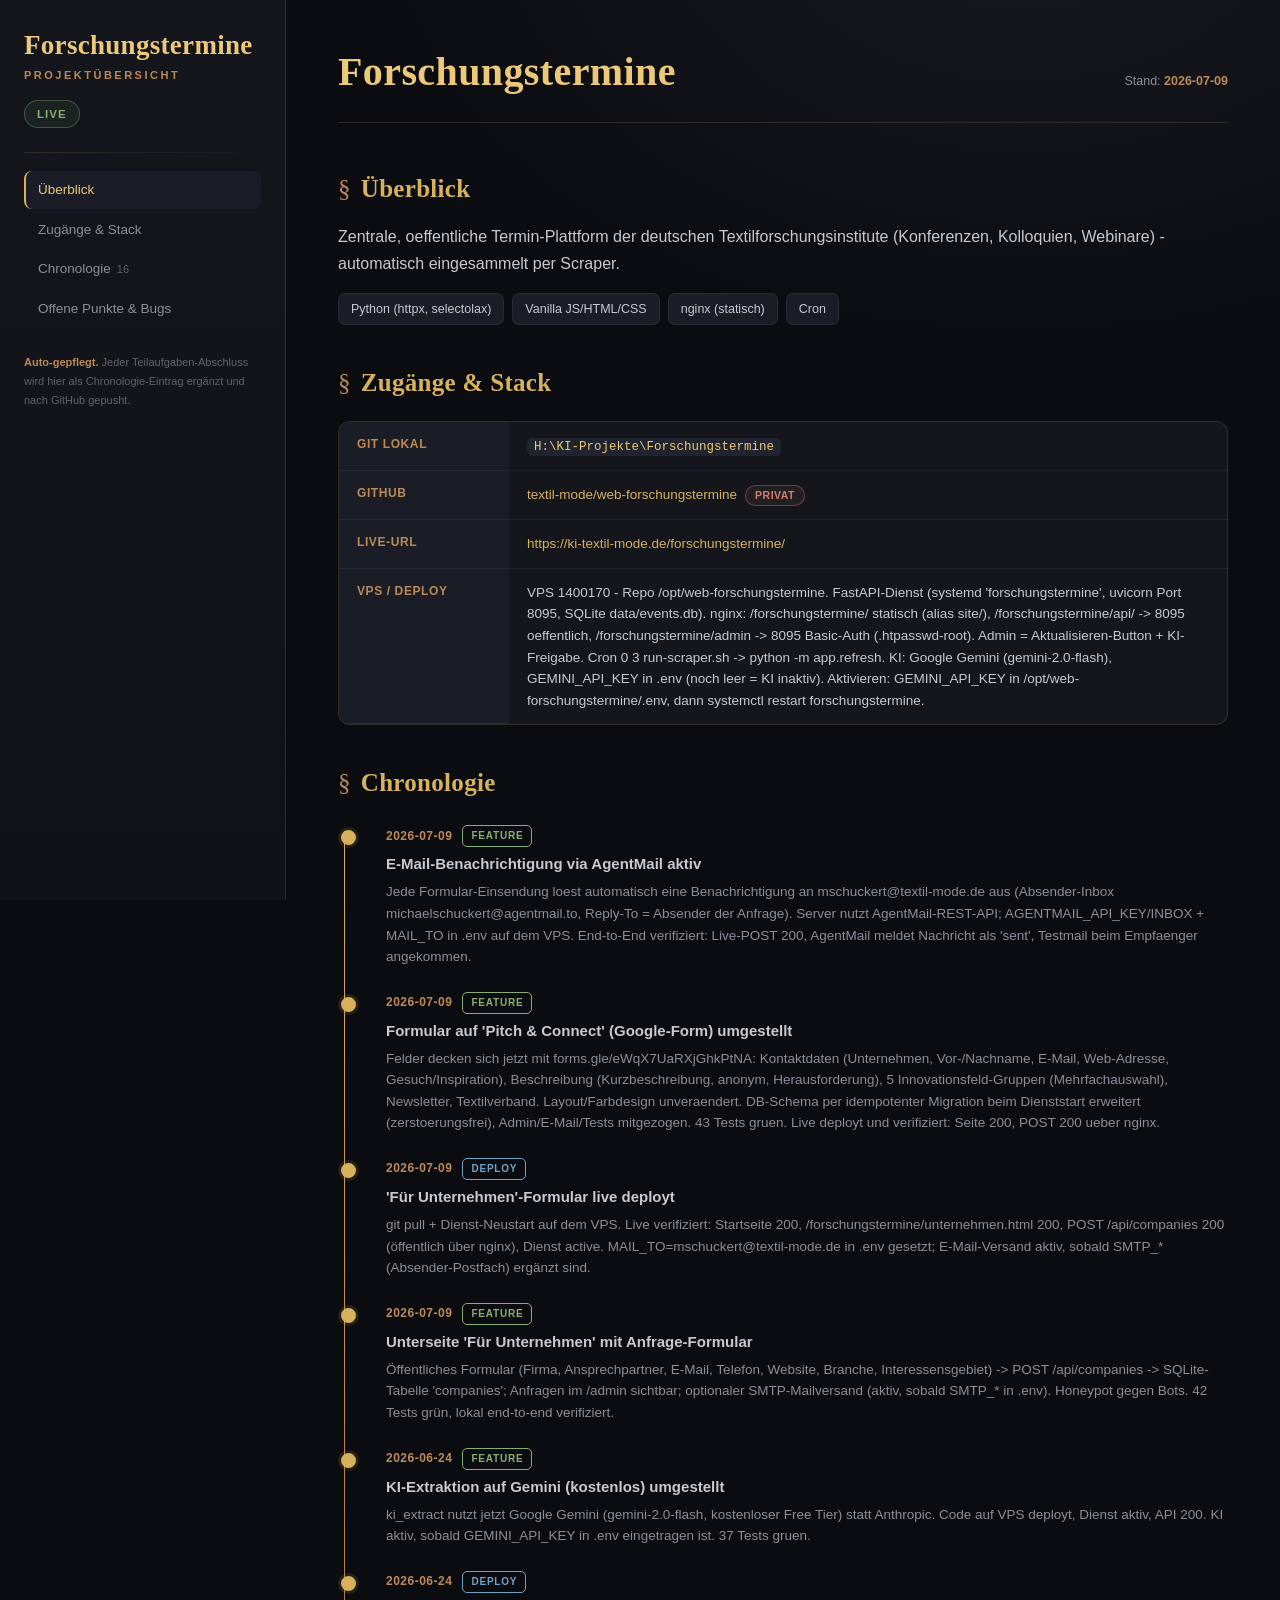
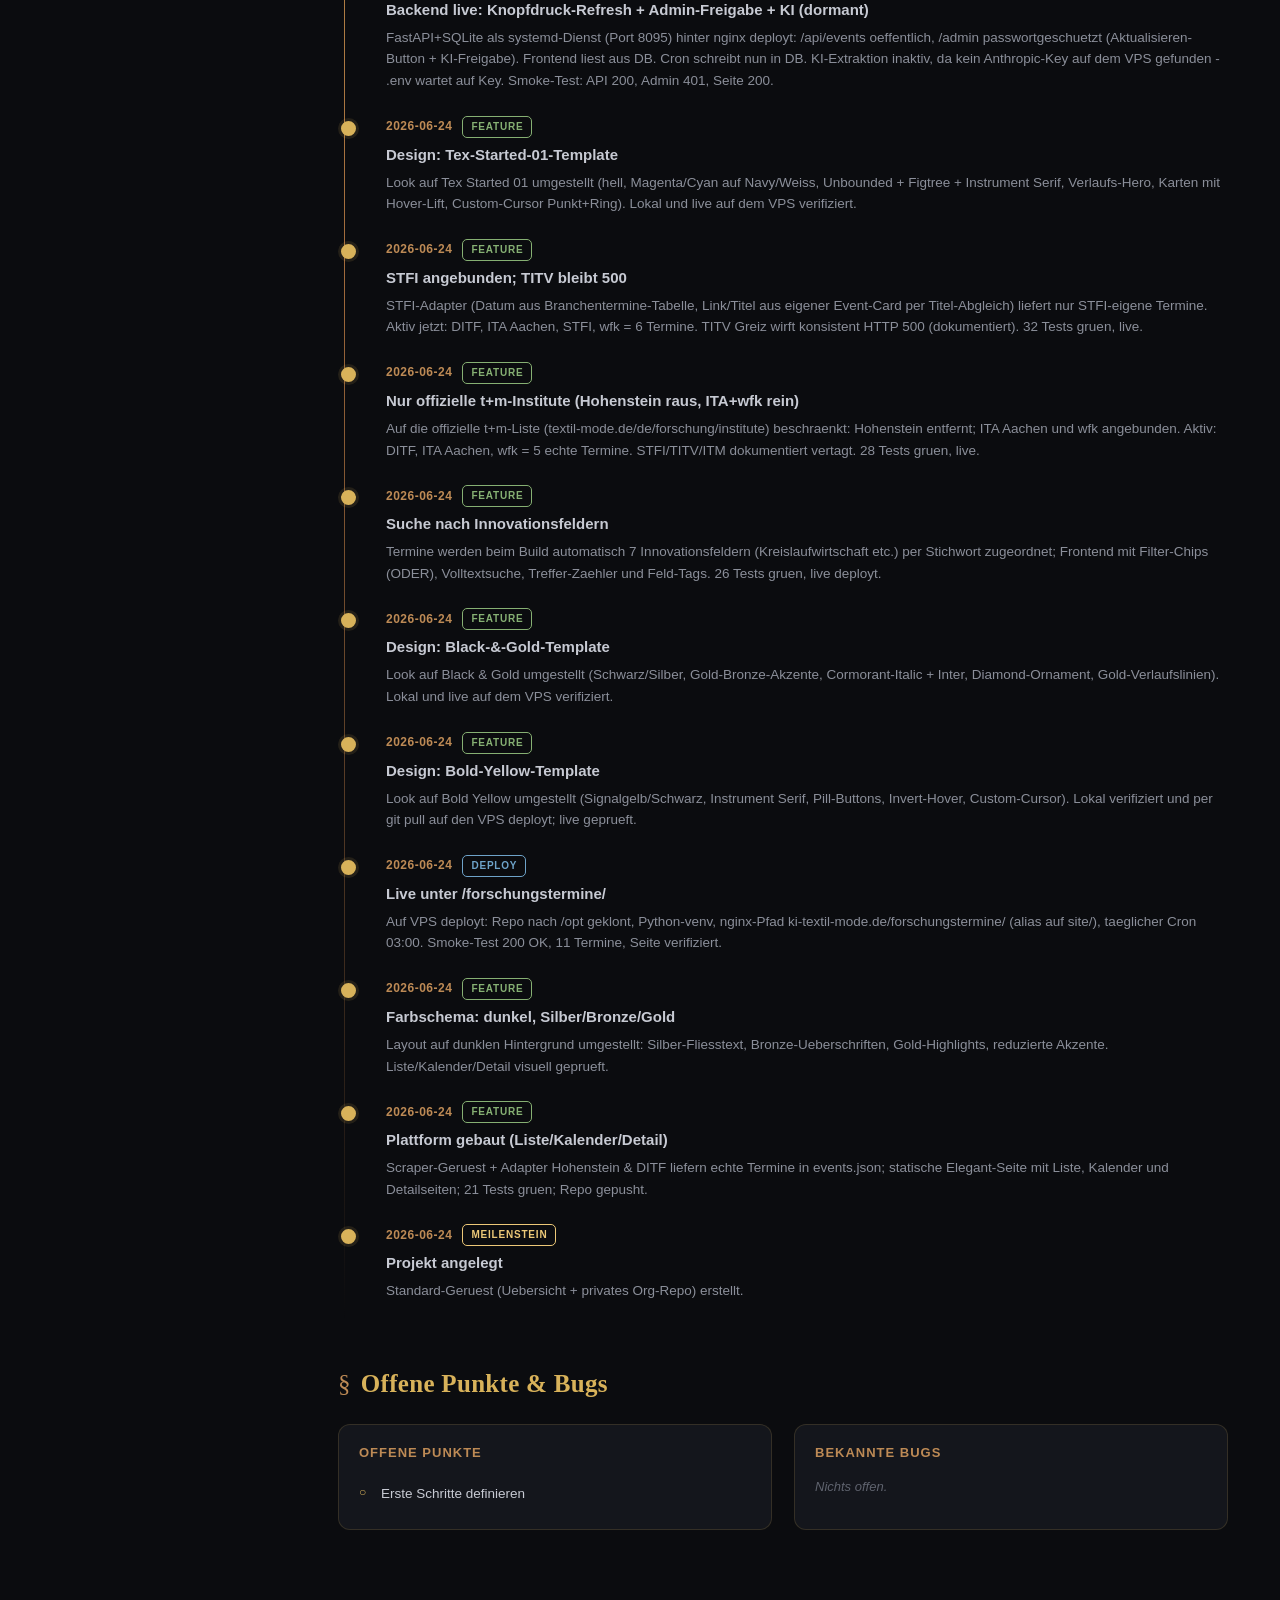
==== commit 516bc2a0: "E-Mail-Benachrichtigung via AgentMail aktiv" ====
--- a/uebersicht.html
+++ b/uebersicht.html
@@ -182,6 +182,13 @@
   ],
   "bugs": [],
   "timeline": [
+    {
+      "datum": "2026-07-09",
+      "typ": "feature",
+      "status": "live",
+      "titel": "E-Mail-Benachrichtigung via AgentMail aktiv",
+      "detail": "Jede Formular-Einsendung loest automatisch eine Benachrichtigung an mschuckert@textil-mode.de aus (Absender-Inbox michaelschuckert@agentmail.to, Reply-To = Absender der Anfrage). Server nutzt AgentMail-REST-API; AGENTMAIL_API_KEY/INBOX + MAIL_TO in .env auf dem VPS. End-to-End verifiziert: Live-POST 200, AgentMail meldet Nachricht als 'sent', Testmail beim Empfaenger angekommen."
+    },
     {
       "datum": "2026-07-09",
       "typ": "feature",
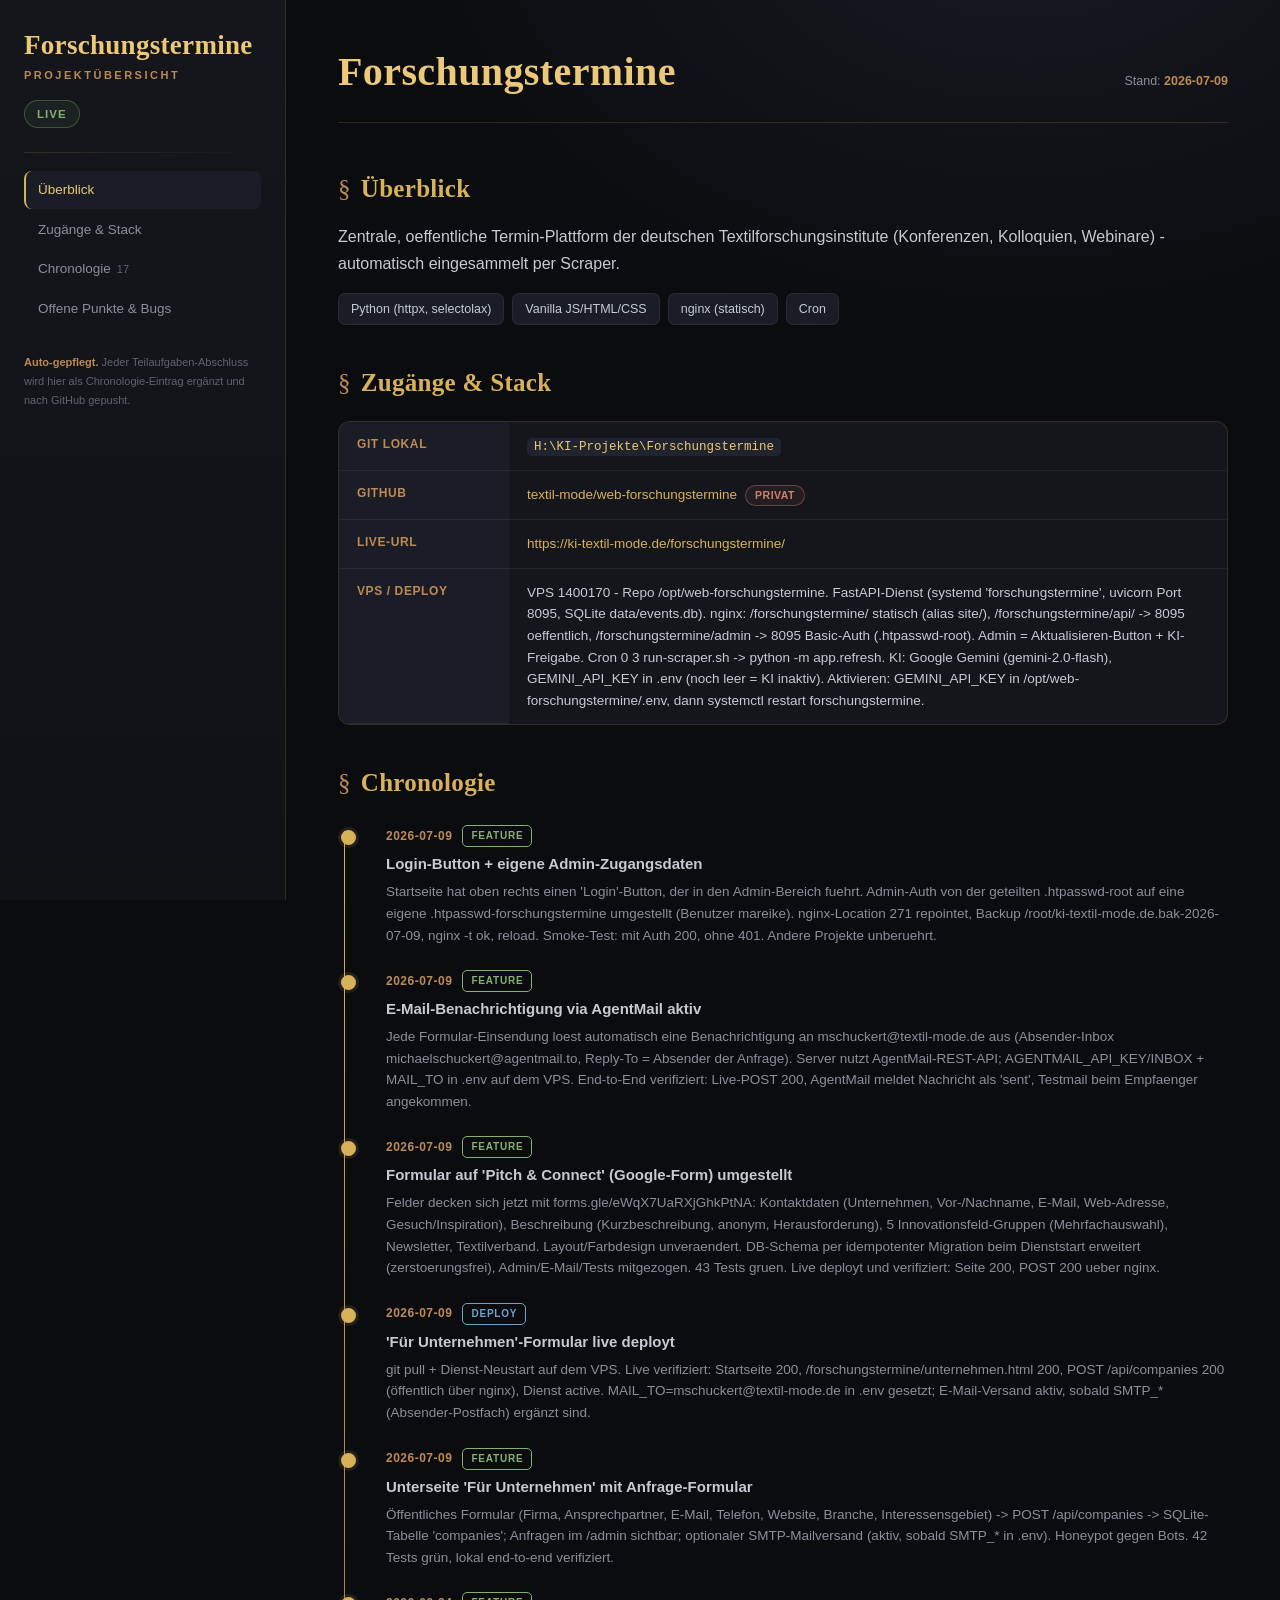
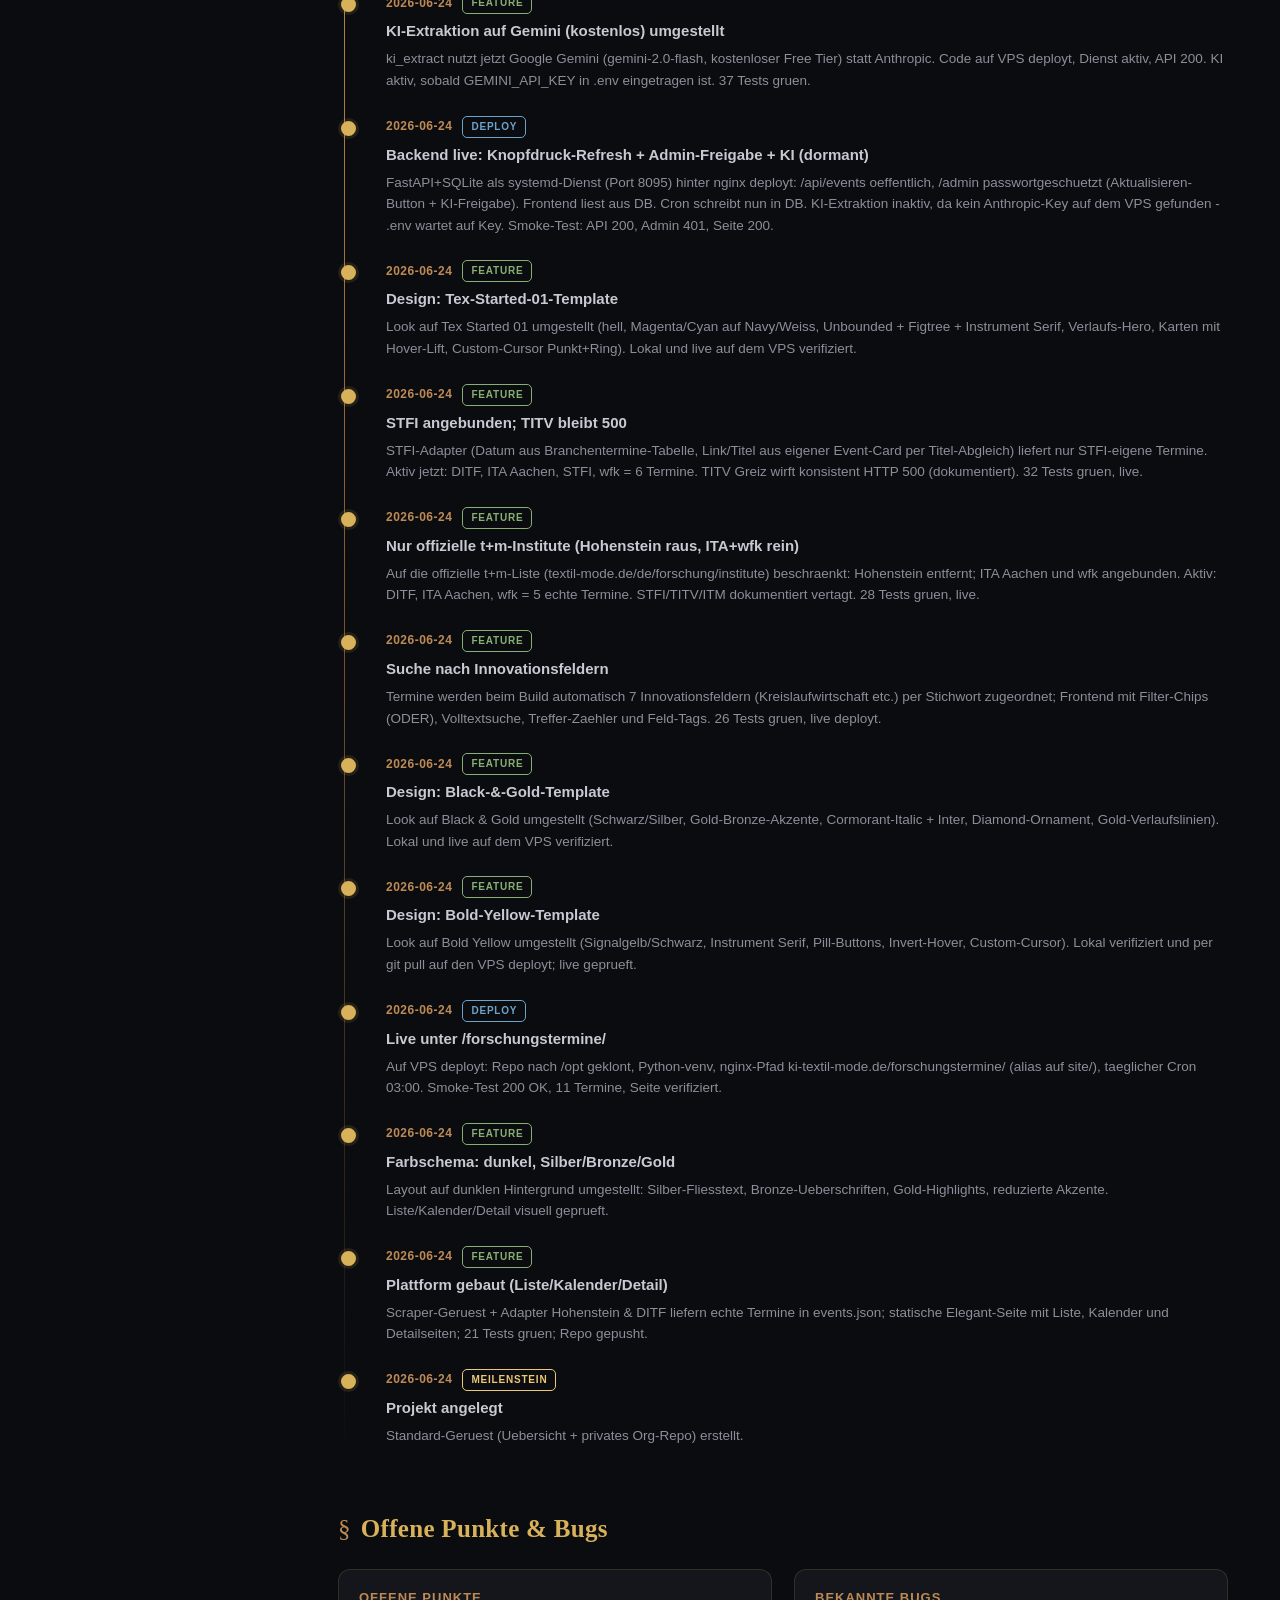
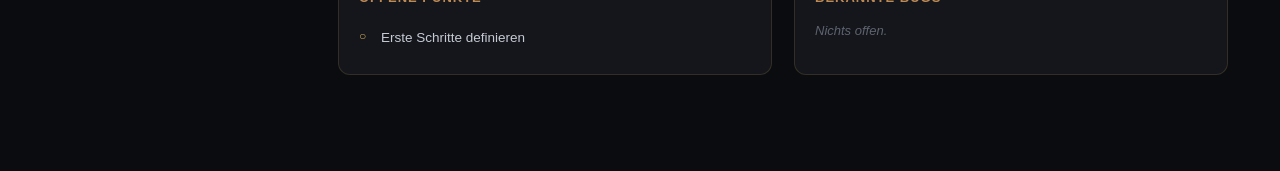
==== commit c0375154: "Login-Button + eigene Admin-Zugangsdaten" ====
--- a/uebersicht.html
+++ b/uebersicht.html
@@ -182,6 +182,13 @@
   ],
   "bugs": [],
   "timeline": [
+    {
+      "datum": "2026-07-09",
+      "typ": "feature",
+      "status": "live",
+      "titel": "Login-Button + eigene Admin-Zugangsdaten",
+      "detail": "Startseite hat oben rechts einen 'Login'-Button, der in den Admin-Bereich fuehrt. Admin-Auth von der geteilten .htpasswd-root auf eine eigene .htpasswd-forschungstermine umgestellt (Benutzer mareike). nginx-Location 271 repointet, Backup /root/ki-textil-mode.de.bak-2026-07-09, nginx -t ok, reload. Smoke-Test: mit Auth 200, ohne 401. Andere Projekte unberuehrt."
+    },
     {
       "datum": "2026-07-09",
       "typ": "feature",
